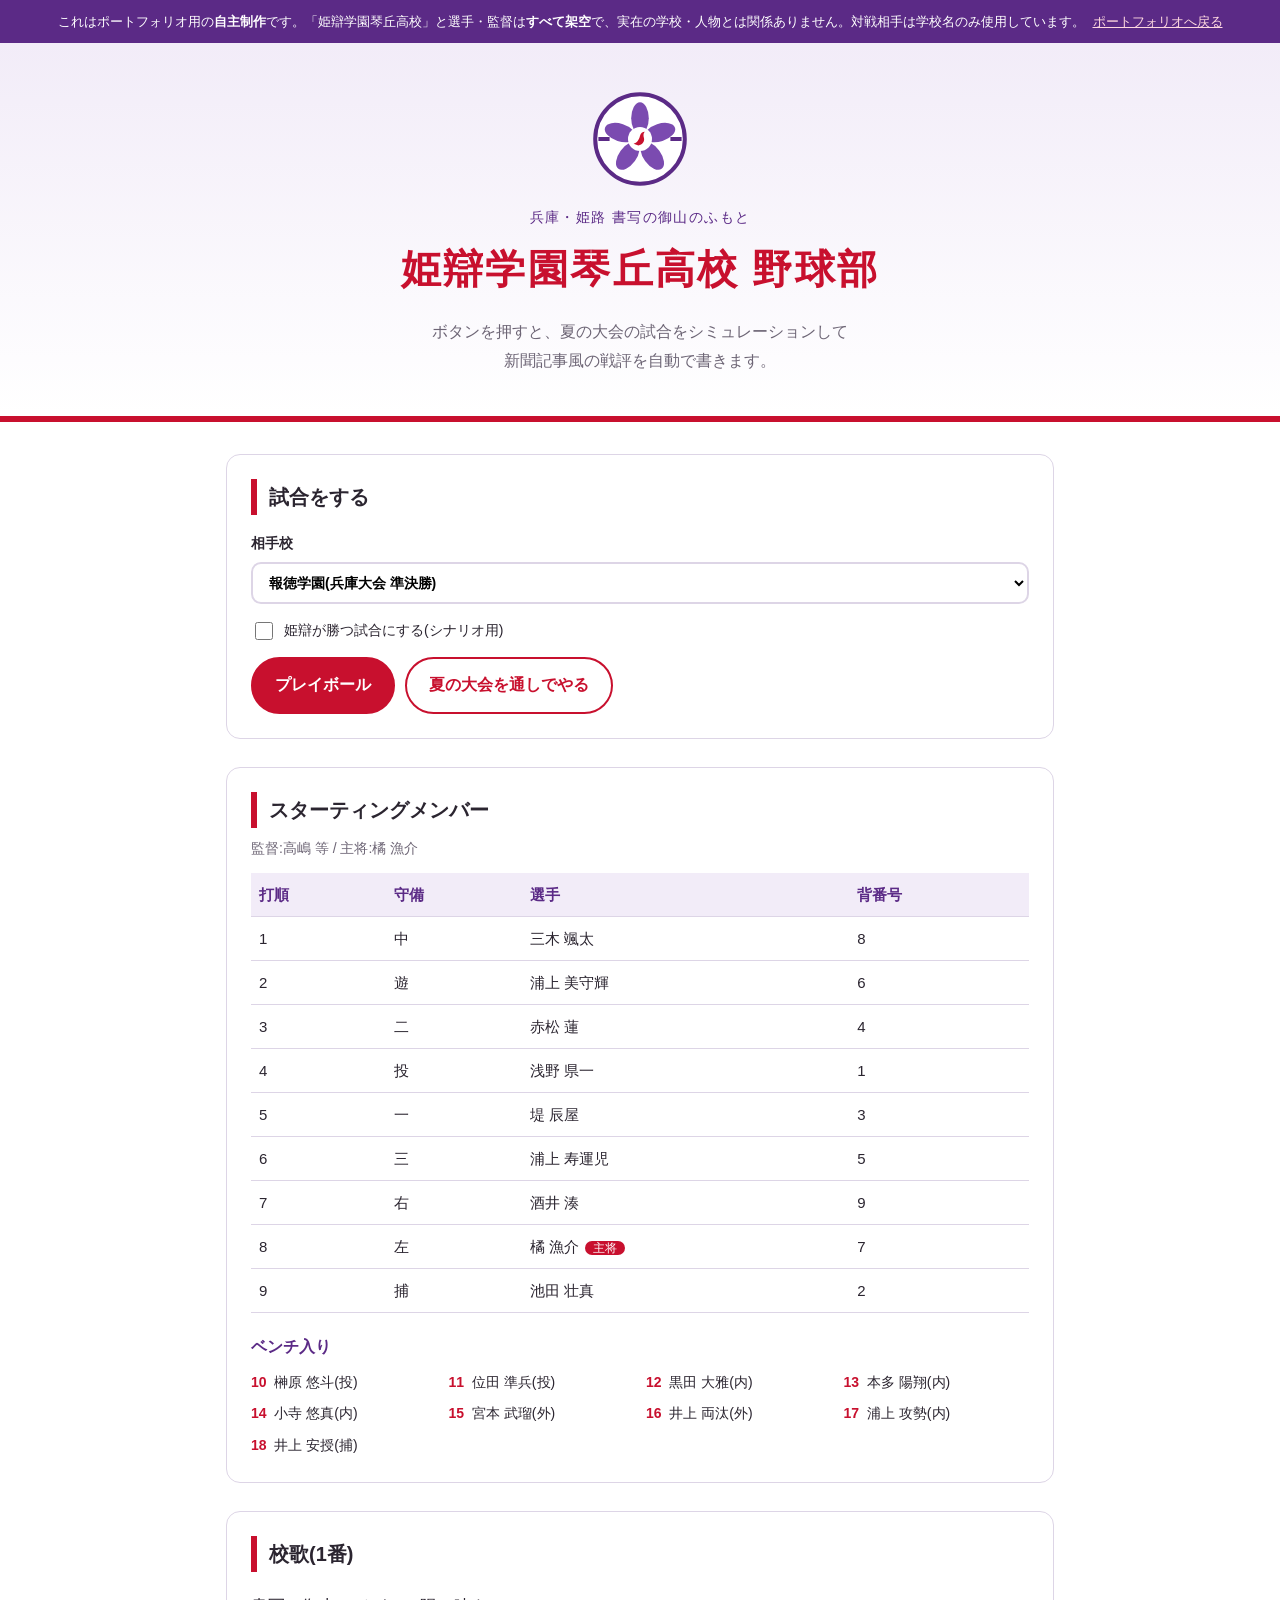
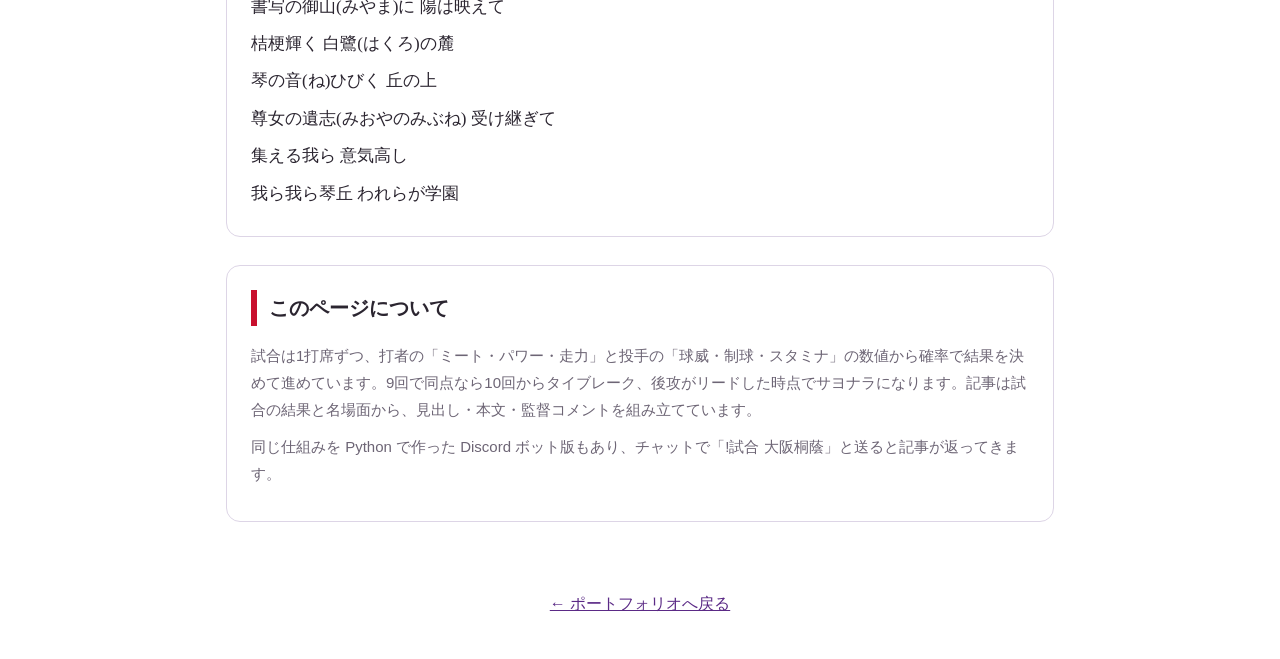
==== works/kiben/index.html @ c36f254c "姫辯学園琴丘 野球部の試合シミュレーターページを追加 - works/kiben/ に試合シミュレーター(素の HTML/CSS/JS)を追加 - 校歌の実績カードの詳細にページへのリンクを追加  C" ====
<!DOCTYPE html>
<html lang="ja">
<head>
<meta charset="UTF-8">
<meta name="viewport" content="width=device-width, initial-scale=1.0">
<title>姫辯学園琴丘高校 野球部 試合シミュレーター</title>
<meta name="description" content="自主制作の架空の高校「姫辯学園琴丘高校」の野球部。ボタンを押すと夏の大会の試合をシミュレーションし、新聞記事風の戦評を自動で作ります。">
<meta name="theme-color" content="#5b2a86">
<meta name="robots" content="noindex">
<link rel="icon" href="data:image/svg+xml,<svg xmlns='http://www.w3.org/2000/svg' viewBox='0 0 64 64'><rect width='64' height='64' rx='14' fill='%235b2a86'/><text x='50%25' y='56%25' dominant-baseline='middle' text-anchor='middle' font-size='36' font-weight='bold' fill='white'>K</text></svg>">
<link rel="stylesheet" href="style.css">
</head>
<body>

<p class="demo-bar">これはポートフォリオ用の<strong>自主制作</strong>です。「姫辯学園琴丘高校」と選手・監督は<strong>すべて架空</strong>で、実在の学校・人物とは関係ありません。対戦相手は学校名のみ使用しています。<a href="../../index.html#works">ポートフォリオへ戻る</a></p>

<header class="hero">
  <div class="emblem" aria-hidden="true">
    <svg viewBox="0 0 120 120" width="96" height="96">
      <circle cx="60" cy="60" r="56" fill="#fff" stroke="#5b2a86" stroke-width="5"/>
      <g fill="#7b4bb0">
        <ellipse cx="60" cy="34" rx="11" ry="20"/>
        <ellipse cx="60" cy="34" rx="11" ry="20" transform="rotate(72 60 60)"/>
        <ellipse cx="60" cy="34" rx="11" ry="20" transform="rotate(144 60 60)"/>
        <ellipse cx="60" cy="34" rx="11" ry="20" transform="rotate(216 60 60)"/>
        <ellipse cx="60" cy="34" rx="11" ry="20" transform="rotate(288 60 60)"/>
      </g>
      <circle cx="60" cy="60" r="15" fill="#fff"/>
      <path d="M52 66c4-1 7-5 8-10 1-3 3-5 6-5-2 2-2 5-1 8 1 4-2 8-7 9z" fill="#c8102e"/>
      <path d="M8 60h14M98 60h14" stroke="#5b2a86" stroke-width="5"/>
    </svg>
  </div>
  <p class="hero-sub">兵庫・姫路 書写の御山のふもと</p>
  <h1>姫辯学園琴丘高校 野球部</h1>
  <p class="hero-lead">ボタンを押すと、夏の大会の試合をシミュレーションして<br class="pc">新聞記事風の戦評を自動で書きます。</p>
</header>

<main>
  <section class="panel" aria-labelledby="play-title">
    <h2 id="play-title">試合をする</h2>
    <div class="controls">
      <label class="field">相手校
        <select id="opponent"></select>
      </label>
      <label class="check"><input type="checkbox" id="mustWin"> 姫辯が勝つ試合にする(シナリオ用)</label>
      <div class="buttons">
        <button class="btn btn-main" id="playBtn" type="button">プレイボール</button>
        <button class="btn btn-sub" id="tournamentBtn" type="button">夏の大会を通しでやる</button>
      </div>
    </div>
  </section>

  <section class="paper" id="result" aria-live="polite" hidden>
    <p class="paper-name">姫辯スポーツ</p>
    <div id="tournament"></div>
    <h2 class="paper-headline" id="headline"></h2>
    <p class="paper-stage" id="stage"></p>
    <div class="scoreboard-wrap"><table class="scoreboard" id="scoreboard"></table></div>
    <div class="paper-body" id="body"></div>
    <ul class="paper-comments" id="comments"></ul>
  </section>

  <section class="panel" aria-labelledby="team-title">
    <h2 id="team-title">スターティングメンバー</h2>
    <p class="note">監督:高嶋 等 / 主将:橘 漁介</p>
    <table class="roster">
      <thead><tr><th>打順</th><th>守備</th><th>選手</th><th>背番号</th></tr></thead>
      <tbody id="lineup"></tbody>
    </table>
    <h3>ベンチ入り</h3>
    <ul class="bench" id="bench"></ul>
  </section>

  <section class="panel kouka" aria-labelledby="kouka-title">
    <h2 id="kouka-title">校歌(1番)</h2>
    <p>書写の御山(みやま)に 陽は映えて<br>
      桔梗輝く 白鷺(はくろ)の麓<br>
      琴の音(ね)ひびく 丘の上<br>
      尊女の遺志(みおやのみぶね) 受け継ぎて<br>
      集える我ら 意気高し<br>
      我ら我ら琴丘 われらが学園</p>
  </section>

  <section class="panel about" aria-labelledby="about-title">
    <h2 id="about-title">このページについて</h2>
    <p>試合は1打席ずつ、打者の「ミート・パワー・走力」と投手の「球威・制球・スタミナ」の数値から確率で結果を決めて進めています。9回で同点なら10回からタイブレーク、後攻がリードした時点でサヨナラになります。記事は試合の結果と名場面から、見出し・本文・監督コメントを組み立てています。</p>
    <p>同じ仕組みを Python で作った Discord ボット版もあり、チャットで「!試合 大阪桐蔭」と送ると記事が返ってきます。</p>
  </section>
</main>

<footer class="footer">
  <a href="../../index.html#works">← ポートフォリオへ戻る</a>
</footer>

<script src="sim.js"></script>
<script>
(function () {
  "use strict";
  const K = window.Kiben;
  const $ = id => document.getElementById(id);
  const esc = s => String(s).replace(/[&<>"]/g, c => ({ "&": "&amp;", "<": "&lt;", ">": "&gt;", '"': "&quot;" }[c]));

  // 相手校の選択肢
  K.TOURNAMENT.forEach(name => {
    const o = document.createElement("option");
    o.value = name;
    o.textContent = `${name}(${K.OPPONENTS[name][2]})`;
    $("opponent").appendChild(o);
  });

  // スタメンとベンチ
  $("lineup").innerHTML = K.LINEUP.map((p, i) =>
    `<tr><td>${i + 1}</td><td>${p[1]}</td><td>${esc(p[0])}${p[0] === K.CAPTAIN ? '<span class="cap">主将</span>' : ""}</td><td>${p[2]}</td></tr>`).join("");
  $("bench").innerHTML = K.BENCH.map(b => `<li><b>${b[0]}</b> ${esc(b[1])}(${b[2]})</li>`).join("");

  function scoreboard(g) {
    const first = g.kibenFirst ? ["kiben", K.TEAM] : ["opp", g.opponent];
    const second = g.kibenFirst ? ["opp", g.opponent] : ["kiben", K.TEAM];
    const n = g.innings;
    let html = "<thead><tr><th></th>";
    for (let i = 1; i <= n; i++) html += `<th>${i}</th>`;
    html += "<th>計</th><th>安</th></tr></thead><tbody>";
    [first, second].forEach(([key, label]) => {
      const total = key === "kiben" ? g.kibenRuns : g.oppRuns;
      html += `<tr class="${key === "kiben" ? "is-kiben" : ""}"><th>${esc(K.SHORT_NAMES[label] || label)}</th>`;
      for (let i = 0; i < n; i++) html += `<td>${g.line[key][i] !== undefined ? esc(g.line[key][i]) : ""}</td>`;
      html += `<td class="total">${total}</td><td>${g.hits[key]}</td></tr>`;
    });
    return html + "</tbody>";
  }

  function showGame(g) {
    const a = K.article(g);
    $("headline").textContent = a.headline;
    $("stage").textContent = `【${g.stage}】${g.stadium}`;
    $("scoreboard").innerHTML = scoreboard(g);
    $("body").innerHTML = a.paras.map(p => `<p>${esc(p)}</p>`).join("");
    $("comments").innerHTML = a.comments.map(c => `<li>${esc(c)}</li>`).join("");
    $("result").hidden = false;
    $("result").classList.toggle("is-win", g.won);
    $("result").scrollIntoView({ behavior: "smooth", block: "start" });
  }

  $("playBtn").addEventListener("click", () => {
    $("tournament").innerHTML = "";
    showGame(K.playGame($("opponent").value, $("mustWin").checked));
  });

  $("tournamentBtn").addEventListener("click", () => {
    const games = K.playTournament($("mustWin").checked);
    const rows = games.map(g => {
      const extra = (g.innings >= 10 ? `延長${g.innings}回` : "") + (g.walkoff ? " サヨナラ" : "");
      return `<li class="${g.won ? "win" : "lose"}"><span class="mark">${g.won ? "○" : "●"}</span>${esc(g.stage)} <b>${g.kibenRuns}-${g.oppRuns}</b> ${esc(g.opponent)}${extra ? `<small>(${extra.trim()})</small>` : ""}</li>`;
    }).join("");
    const last = games[games.length - 1];
    const champ = last.won && games.length === K.TOURNAMENT.length;
    $("tournament").innerHTML = `<h3 class="t-title">姫辯学園 夏の戦い</h3><ol class="t-list">${rows}</ol>` +
      (champ ? '<p class="champ">🏆 姫辯学園琴丘、甲子園初優勝! 甲子園に校歌が響く——「我ら我ら琴丘 われらが学園」</p>'
             : `<p class="t-end">夏は${esc(last.stage)}で幕を閉じた。</p>`) +
      '<p class="t-note">▼ 最後の試合の記事</p>';
    showGame(last);
  });
})();
</script>
</body>
</html>
---- works/kiben/style.css ----
:root {
  --purple: #5b2a86;
  --purple-light: #f2ecf8;
  --red: #c8102e;
  --ink: #2b2530;
  --muted: #6d6575;
  --paper: #fbf8f1;
  --line: #ddd5e6;
  --white: #fff;
}

* { box-sizing: border-box; }

body {
  margin: 0;
  font-family: "Hiragino Kaku Gothic ProN", "Yu Gothic", "Meiryo", sans-serif;
  color: var(--ink);
  background: var(--white);
  line-height: 1.8;
}

.demo-bar {
  margin: 0;
  padding: 10px 16px;
  font-size: 13px;
  text-align: center;
  background: var(--purple);
  color: var(--white);
}
.demo-bar a { color: #ffd9e0; margin-left: 8px; }

/* ---------- ヘッダー ---------- */
.hero {
  padding: 48px 16px 40px;
  text-align: center;
  background: linear-gradient(180deg, var(--purple-light), var(--white));
  border-bottom: 6px solid var(--red);
}
.emblem { margin-bottom: 8px; }
.hero-sub { margin: 0; color: var(--purple); font-size: 14px; letter-spacing: .1em; }
.hero h1 {
  margin: 4px 0 12px;
  font-family: "Hiragino Mincho ProN", "Yu Mincho", serif;
  font-size: clamp(26px, 5vw, 40px);
  color: var(--red);
  letter-spacing: .06em;
}
.hero-lead { margin: 0; color: var(--muted); }

main { max-width: 860px; margin: 0 auto; padding: 32px 16px 16px; }

/* ---------- パネル ---------- */
.panel {
  margin-bottom: 28px;
  padding: 24px;
  border: 1px solid var(--line);
  border-radius: 14px;
  background: var(--white);
}
.panel h2 {
  margin: 0 0 16px;
  padding-left: 12px;
  border-left: 6px solid var(--red);
  font-size: 20px;
}
.panel h3 { margin: 20px 0 8px; font-size: 16px; color: var(--purple); }
.note { margin: -8px 0 12px; color: var(--muted); font-size: 14px; }

.controls { display: grid; gap: 14px; }
.field { display: grid; gap: 6px; font-weight: bold; font-size: 14px; }
select {
  font: inherit;
  padding: 10px 12px;
  border: 2px solid var(--line);
  border-radius: 10px;
  background: var(--white);
}
select:focus { outline: none; border-color: var(--purple); }
.check { font-size: 14px; display: flex; align-items: center; gap: 8px; }
.check input { width: 18px; height: 18px; accent-color: var(--red); }

.buttons { display: flex; flex-wrap: wrap; gap: 10px; }
.btn {
  font: inherit;
  font-weight: bold;
  padding: 12px 22px;
  border-radius: 999px;
  cursor: pointer;
  border: 2px solid var(--red);
  transition: transform .15s, box-shadow .15s;
}
.btn:hover { transform: translateY(-2px); box-shadow: 0 6px 14px rgba(200, 16, 46, .2); }
.btn-main { background: var(--red); color: var(--white); }
.btn-sub { background: var(--white); color: var(--red); }

/* ---------- 新聞 ---------- */
.paper {
  margin-bottom: 28px;
  padding: 24px;
  background: var(--paper);
  border: 1px solid #e3dccb;
  border-radius: 6px;
  box-shadow: 0 8px 24px rgba(43, 37, 48, .08);
  scroll-margin-top: 16px;
}
.paper-name {
  margin: 0 0 12px;
  padding-bottom: 6px;
  font-family: "Hiragino Mincho ProN", "Yu Mincho", serif;
  font-size: 22px;
  font-weight: bold;
  color: var(--red);
  border-bottom: 3px double var(--ink);
}
.paper-headline {
  margin: 8px 0 4px;
  font-family: "Hiragino Mincho ProN", "Yu Mincho", serif;
  font-size: clamp(22px, 4.2vw, 30px);
  line-height: 1.4;
}
.paper.is-win .paper-headline { color: var(--red); }
.paper-stage { margin: 0 0 12px; color: var(--muted); font-size: 14px; }

.scoreboard-wrap { overflow-x: auto; margin-bottom: 16px; }
.scoreboard {
  border-collapse: collapse;
  min-width: 100%;
  font-variant-numeric: tabular-nums;
  background: #1f3b2c;
  color: #f5f1dc;
  font-size: 15px;
}
.scoreboard th, .scoreboard td {
  padding: 6px 8px;
  text-align: center;
  border: 1px solid #36573f;
  white-space: nowrap;
}
.scoreboard tbody th { text-align: left; }
.scoreboard .total { color: #ffd84d; font-weight: bold; }
.scoreboard tr.is-kiben th { color: #ffb3c0; }

.paper-body p { margin: 0 0 12px; text-indent: 1em; }
.paper-comments { margin: 0; padding: 12px 0 0; list-style: none; border-top: 1px dashed #c9bfa8; }
.paper-comments li::before { content: "■"; color: var(--red); margin-right: 4px; }

.t-title { margin: 0 0 8px; font-size: 18px; color: var(--purple); }
.t-list { margin: 0 0 8px; padding: 0; list-style: none; }
.t-list li { padding: 4px 0; border-bottom: 1px dotted #d8cfba; }
.t-list .mark { display: inline-block; width: 1.6em; font-weight: bold; }
.t-list .win .mark { color: var(--red); }
.t-list small { color: var(--muted); }
.champ {
  margin: 12px 0;
  padding: 12px 14px;
  background: var(--purple);
  color: var(--white);
  border-radius: 8px;
  font-weight: bold;
}
.t-end { color: var(--muted); }
.t-note { margin: 20px 0 0; color: var(--muted); font-size: 13px; }

/* ---------- 選手 ---------- */
.roster { width: 100%; border-collapse: collapse; font-size: 15px; }
.roster th, .roster td { padding: 8px; border-bottom: 1px solid var(--line); text-align: left; }
.roster thead th { background: var(--purple-light); color: var(--purple); }
.cap {
  margin-left: 6px;
  padding: 0 8px;
  font-size: 12px;
  border-radius: 999px;
  background: var(--red);
  color: var(--white);
}
.bench {
  margin: 0;
  padding: 0;
  list-style: none;
  display: grid;
  grid-template-columns: repeat(auto-fill, minmax(170px, 1fr));
  gap: 6px 12px;
  font-size: 14px;
}
.bench b { color: var(--red); margin-right: 4px; }

.kouka p {
  margin: 0;
  font-family: "Hiragino Mincho ProN", "Yu Mincho", serif;
  font-size: 17px;
  line-height: 2.2;
}
.about p { margin: 0 0 10px; font-size: 15px; color: var(--muted); }

.footer { padding: 24px 16px 40px; text-align: center; }
.footer a { color: var(--purple); }

@media (max-width: 600px) {
  .panel, .paper { padding: 18px 16px; }
  .pc { display: none; }
  .btn { flex: 1 1 100%; }
  .scoreboard { font-size: 13px; }
  .scoreboard th, .scoreboard td { padding: 5px 5px; }
}
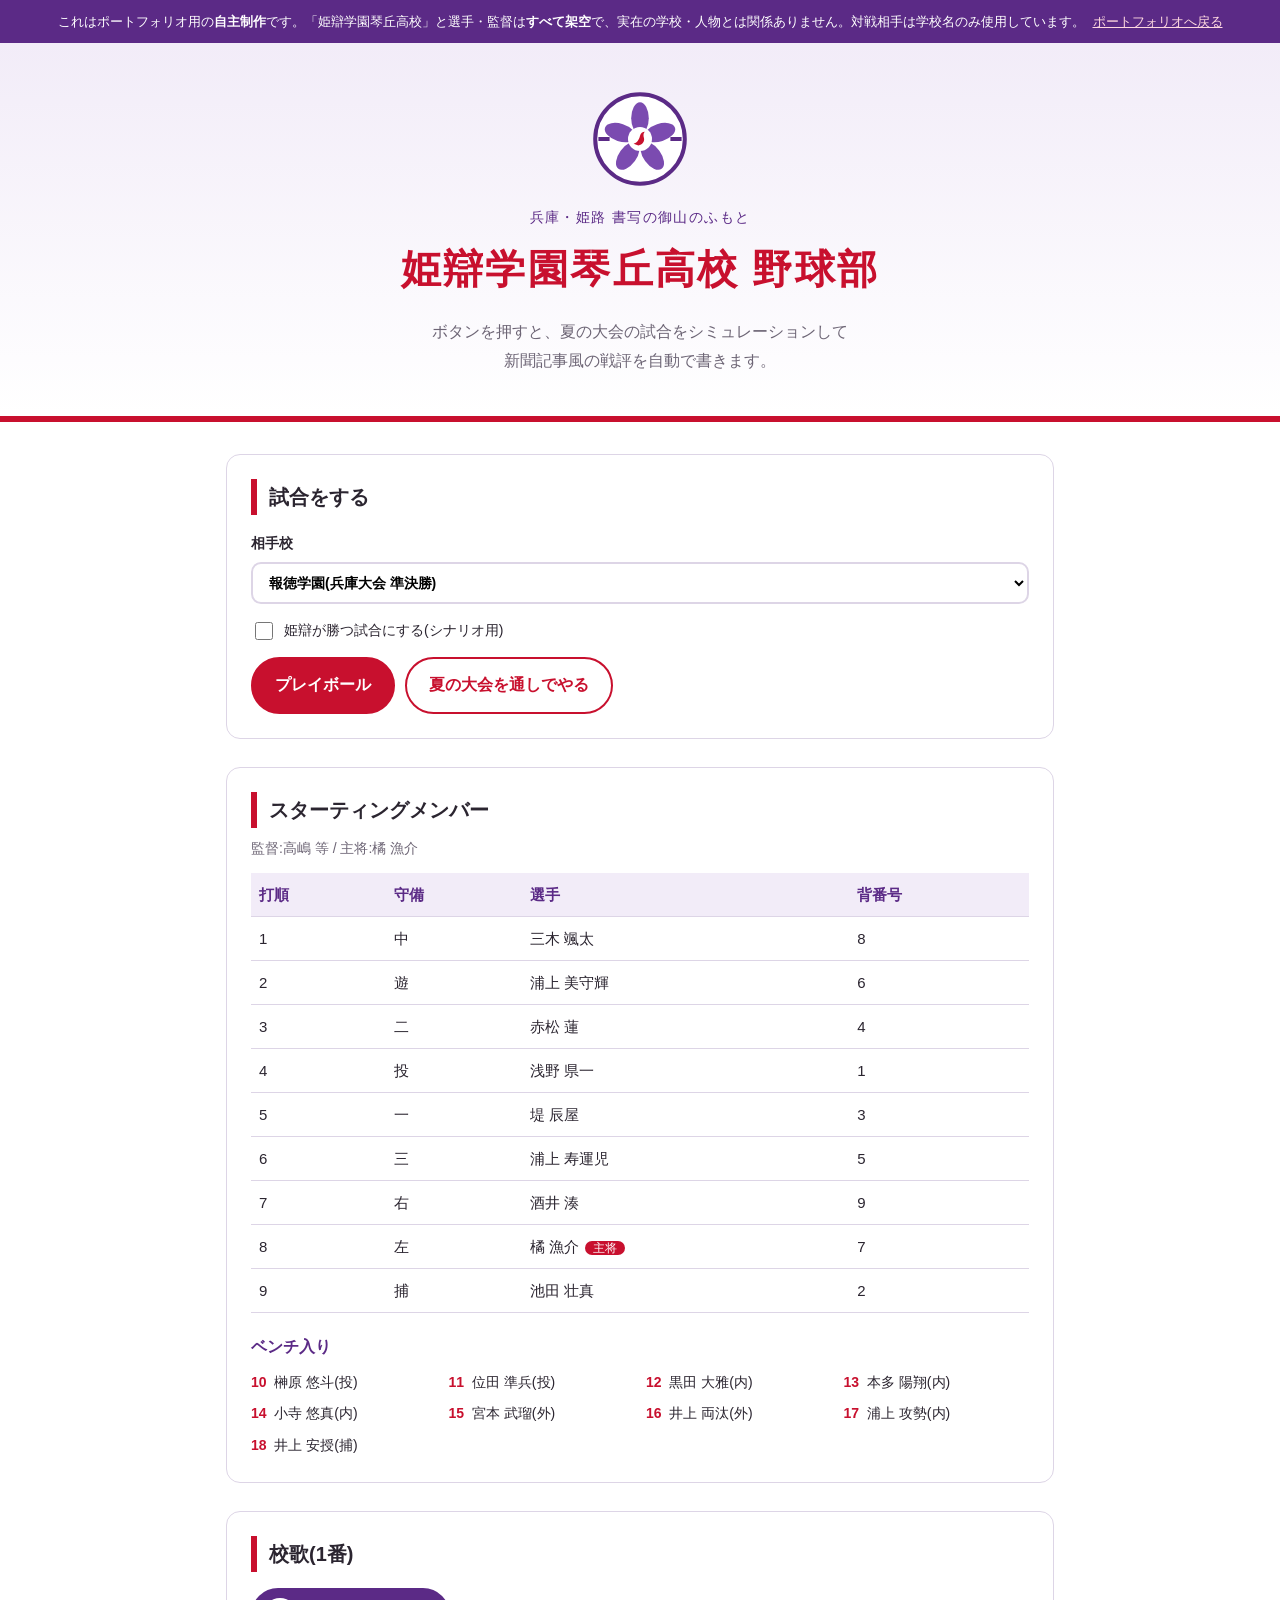
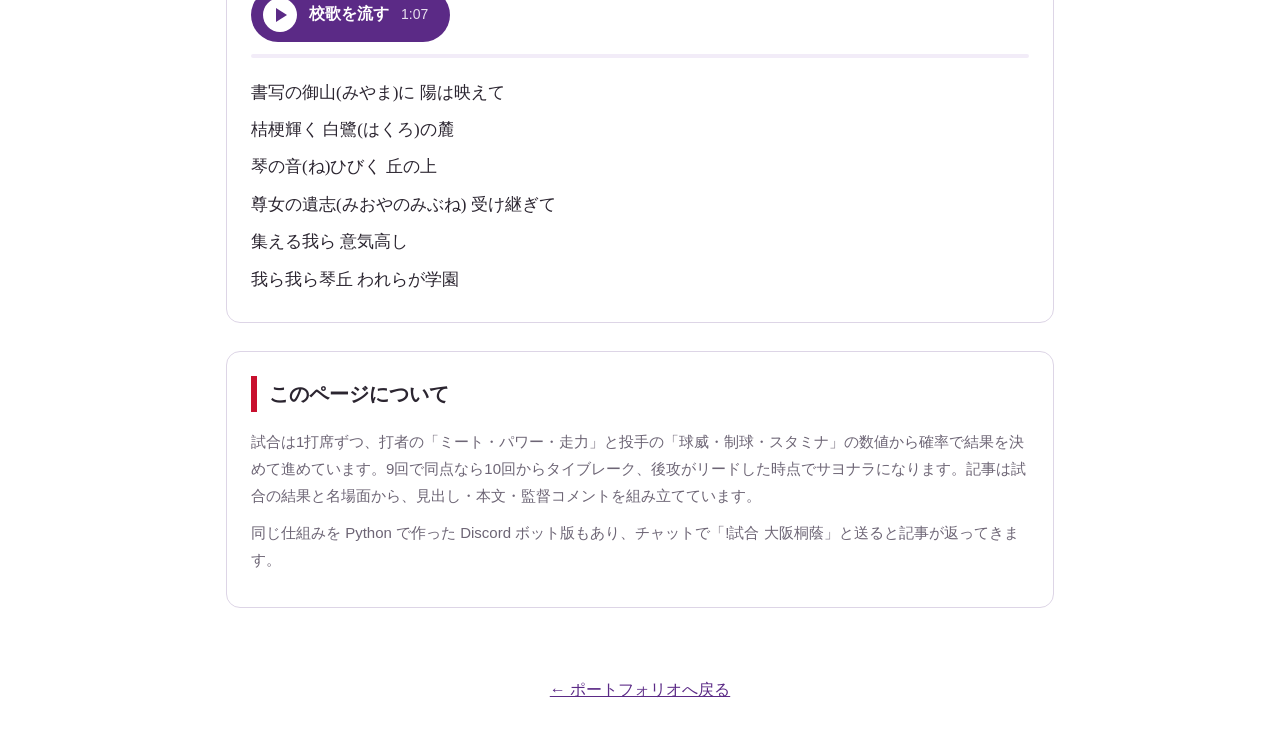
==== commit 0ab3dd7a: "試合シミュレーターに校歌の再生ボタンを追加し、スマホ表示を調整 - 校歌の欄と、姫辯が勝った試合の記事の下に「校歌を流す/止める」ボタンを追加(残り時間と進み具合のバー付き) - 音源は works/" ====
--- a/works/kiben/index.html
+++ b/works/kiben/index.html
@@ -58,6 +58,14 @@
     <div class="scoreboard-wrap"><table class="scoreboard" id="scoreboard"></table></div>
     <div class="paper-body" id="body"></div>
     <ul class="paper-comments" id="comments"></ul>
+    <div class="win-song" id="winSong" hidden>
+      <p id="winSongText">甲子園に姫辯の校歌が流れる——</p>
+      <button class="song-btn" type="button" data-song aria-pressed="false">
+        <span class="song-icon" aria-hidden="true"></span>
+        <span class="song-label">校歌を流す</span>
+        <span class="song-time" aria-hidden="true">1:07</span>
+      </button>
+    </div>
   </section>
 
   <section class="panel" aria-labelledby="team-title">
@@ -71,14 +79,21 @@
     <ul class="bench" id="bench"></ul>
   </section>
 
-  <section class="panel kouka" aria-labelledby="kouka-title">
+  <section class="panel kouka" id="kouka" aria-labelledby="kouka-title">
     <h2 id="kouka-title">校歌(1番)</h2>
-    <p>書写の御山(みやま)に 陽は映えて<br>
+    <button class="song-btn" type="button" data-song aria-pressed="false">
+      <span class="song-icon" aria-hidden="true"></span>
+      <span class="song-label">校歌を流す</span>
+      <span class="song-time" aria-hidden="true">1:07</span>
+    </button>
+    <div class="song-bar" aria-hidden="true"><span id="songProgress"></span></div>
+    <p class="lyrics">書写の御山(みやま)に 陽は映えて<br>
       桔梗輝く 白鷺(はくろ)の麓<br>
       琴の音(ね)ひびく 丘の上<br>
       尊女の遺志(みおやのみぶね) 受け継ぎて<br>
       集える我ら 意気高し<br>
       我ら我ら琴丘 われらが学園</p>
+    <audio id="song" src="kouka.m4a" preload="none" playsinline></audio>
   </section>
 
   <section class="panel about" aria-labelledby="about-title">
@@ -138,6 +153,8 @@
     $("comments").innerHTML = a.comments.map(c => `<li>${esc(c)}</li>`).join("");
     $("result").hidden = false;
     $("result").classList.toggle("is-win", g.won);
+    $("winSong").hidden = !g.won;
+    $("winSongText").textContent = `${g.stadium.replace("阪神甲子園球場", "甲子園")}に姫辯の校歌が流れる——`;
     $("result").scrollIntoView({ behavior: "smooth", block: "start" });
   }
 
@@ -160,6 +177,40 @@
       '<p class="t-note">▼ 最後の試合の記事</p>';
     showGame(last);
   });
+
+  // ---- 校歌の再生(どのボタンからでも同じ音源を流す/止める) ----
+  const song = $("song");
+  const songBtns = document.querySelectorAll("[data-song]");
+  const fmt = s => `${Math.floor(s / 60)}:${String(Math.floor(s % 60)).padStart(2, "0")}`;
+
+  function syncButtons() {
+    const playing = !song.paused && !song.ended;
+    songBtns.forEach(b => {
+      b.setAttribute("aria-pressed", String(playing));
+      b.classList.toggle("is-playing", playing);
+      b.querySelector(".song-label").textContent = playing ? "校歌を止める" : "校歌を流す";
+    });
+  }
+
+  songBtns.forEach(b => b.addEventListener("click", () => {
+    if (song.paused || song.ended) {
+      if (song.ended) song.currentTime = 0;
+      const p = song.play();
+      if (p && p.catch) p.catch(() => syncButtons());
+    } else {
+      song.pause();
+    }
+  }));
+
+  song.addEventListener("play", syncButtons);
+  song.addEventListener("pause", syncButtons);
+  song.addEventListener("ended", () => { song.currentTime = 0; syncButtons(); });
+  song.addEventListener("timeupdate", () => {
+    const d = song.duration || 67;
+    $("songProgress").style.width = `${(song.currentTime / d) * 100}%`;
+    const left = fmt(Math.max(0, d - song.currentTime));
+    songBtns.forEach(b => { b.querySelector(".song-time").textContent = song.paused ? fmt(d) : left; });
+  });
 })();
 </script>
 </body>
--- a/works/kiben/style.css
+++ b/works/kiben/style.css
@@ -192,13 +192,99 @@
 }
 .about p { margin: 0 0 10px; font-size: 15px; color: var(--muted); }
 
+/* ---------- 校歌の再生ボタン ---------- */
+.song-btn {
+  display: inline-flex;
+  align-items: center;
+  gap: 12px;
+  min-height: 52px;
+  padding: 10px 22px 10px 12px;
+  font: inherit;
+  font-weight: bold;
+  color: var(--white);
+  background: var(--purple);
+  border: none;
+  border-radius: 999px;
+  cursor: pointer;
+  -webkit-tap-highlight-color: transparent;
+  touch-action: manipulation;
+  transition: transform .15s, box-shadow .15s, background .2s;
+}
+.song-btn:hover { transform: translateY(-2px); box-shadow: 0 6px 14px rgba(91, 42, 134, .25); }
+.song-btn:active { transform: scale(.97); }
+.song-btn:focus-visible { outline: 3px solid var(--red); outline-offset: 3px; }
+.song-btn.is-playing { background: var(--red); }
+.song-icon {
+  position: relative;
+  flex: 0 0 34px;
+  width: 34px;
+  height: 34px;
+  border-radius: 50%;
+  background: var(--white);
+}
+.song-icon::before {
+  content: "";
+  position: absolute;
+  left: 13px;
+  top: 10px;
+  border-style: solid;
+  border-width: 7px 0 7px 11px;
+  border-color: transparent transparent transparent var(--purple);
+}
+.song-btn.is-playing .song-icon::before {
+  left: 11px;
+  top: 11px;
+  width: 12px;
+  height: 12px;
+  border: none;
+  border-left: 4px solid var(--red);
+  border-right: 4px solid var(--red);
+  box-sizing: border-box;
+}
+.song-time { font-weight: normal; font-size: 14px; opacity: .85; font-variant-numeric: tabular-nums; }
+
+.song-bar {
+  height: 4px;
+  margin: 12px 0 16px;
+  background: var(--purple-light);
+  border-radius: 2px;
+  overflow: hidden;
+}
+.song-bar span { display: block; width: 0; height: 100%; background: var(--red); transition: width .25s linear; }
+
+.win-song {
+  margin-top: 16px;
+  padding: 16px;
+  text-align: center;
+  background: var(--purple-light);
+  border-radius: 10px;
+}
+.win-song p {
+  margin: 0 0 10px;
+  font-family: "Hiragino Mincho ProN", "Yu Mincho", serif;
+  font-weight: bold;
+  color: var(--purple);
+}
+
 .footer { padding: 24px 16px 40px; text-align: center; }
 .footer a { color: var(--purple); }
 
 @media (max-width: 600px) {
-  .panel, .paper { padding: 18px 16px; }
+  main { padding: 20px 12px 8px; }
+  .hero { padding: 32px 16px 28px; }
+  .hero-lead { font-size: 14px; }
+  .panel, .paper { padding: 18px 14px; border-radius: 12px; }
   .pc { display: none; }
-  .btn { flex: 1 1 100%; }
+  .btn { flex: 1 1 100%; min-height: 52px; font-size: 17px; }
+  select { font-size: 16px; min-height: 48px; } /* iPhoneで入力時に拡大されないよう16px以上 */
+  .check { font-size: 15px; }
+  .paper-headline { font-size: 22px; }
+  .paper-body p { font-size: 15px; }
   .scoreboard { font-size: 13px; }
-  .scoreboard th, .scoreboard td { padding: 5px 5px; }
-}
+  .scoreboard th, .scoreboard td { padding: 5px 4px; }
+  .t-list li { font-size: 14px; }
+  .song-btn { width: 100%; justify-content: center; font-size: 17px; }
+  .kouka .lyrics { font-size: 16px; line-height: 2.1; }
+  .roster { font-size: 14px; }
+  .roster th, .roster td { padding: 7px 4px; }
+}
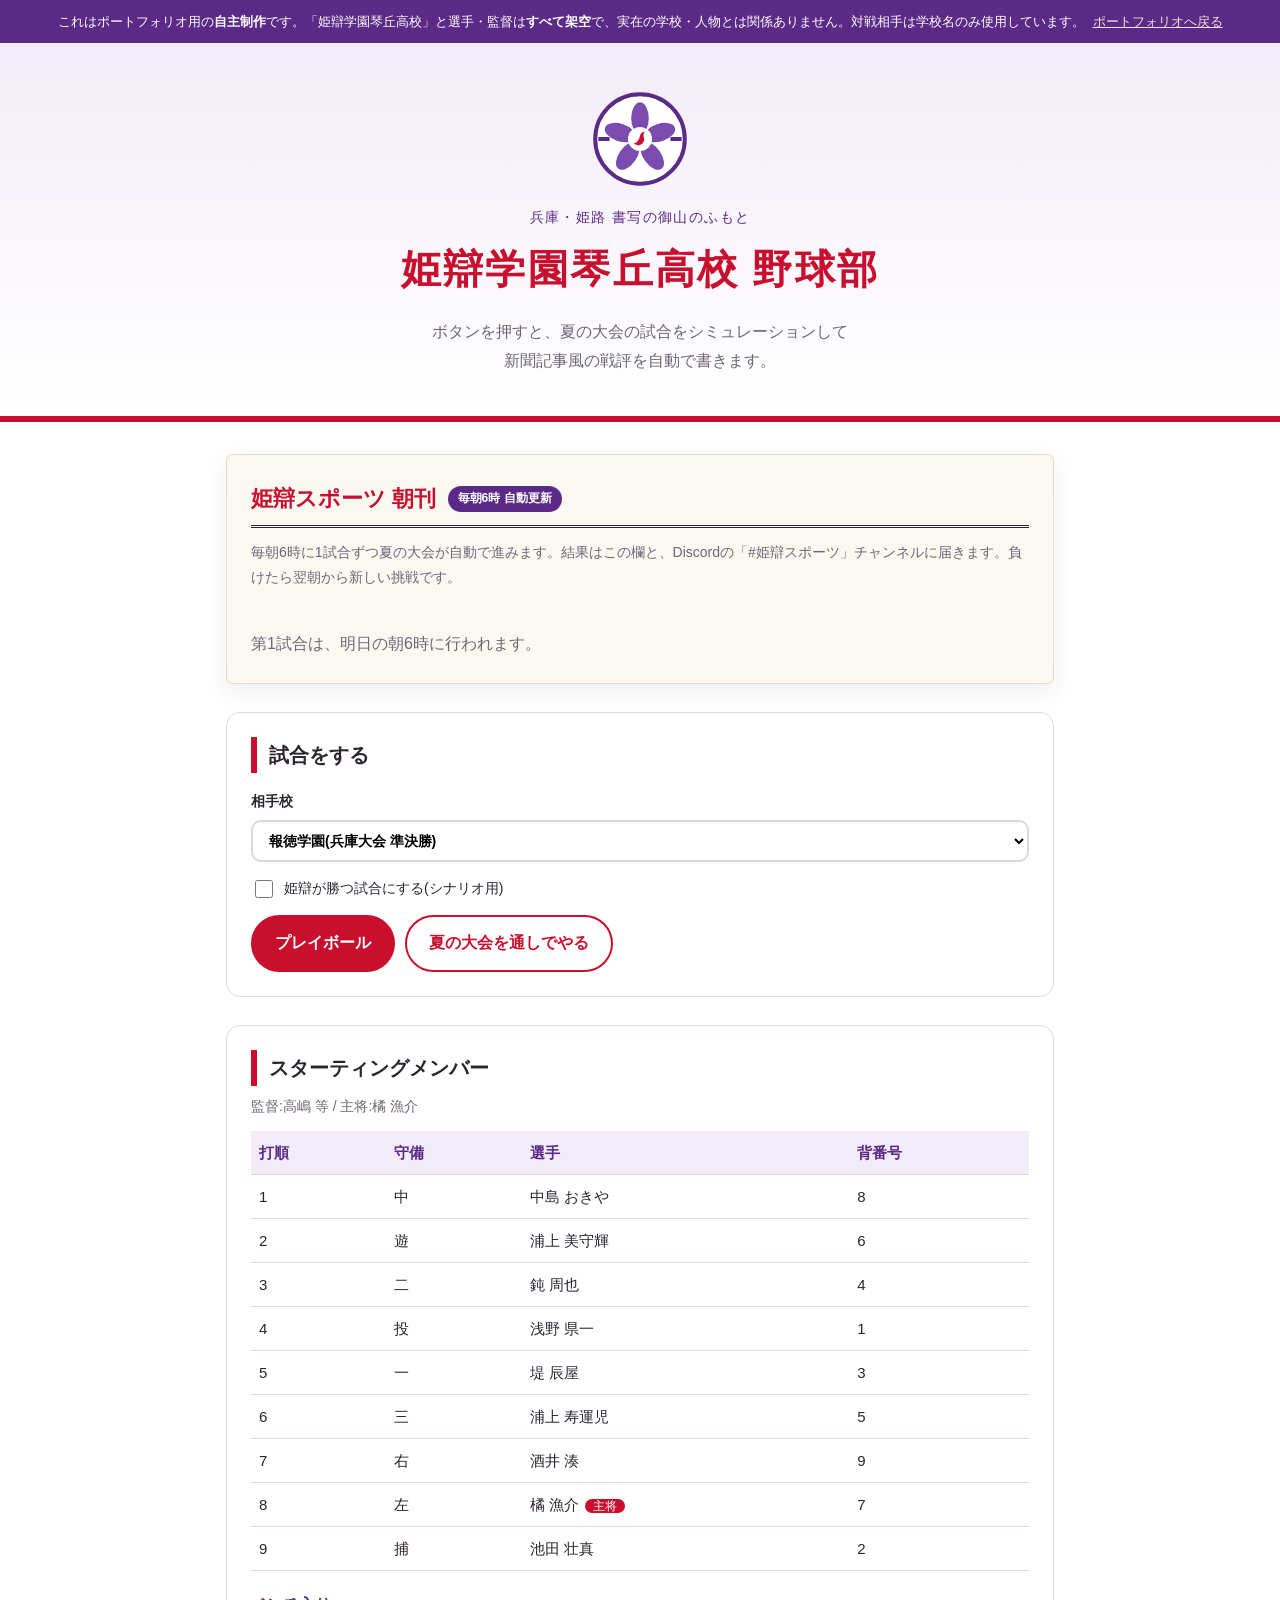
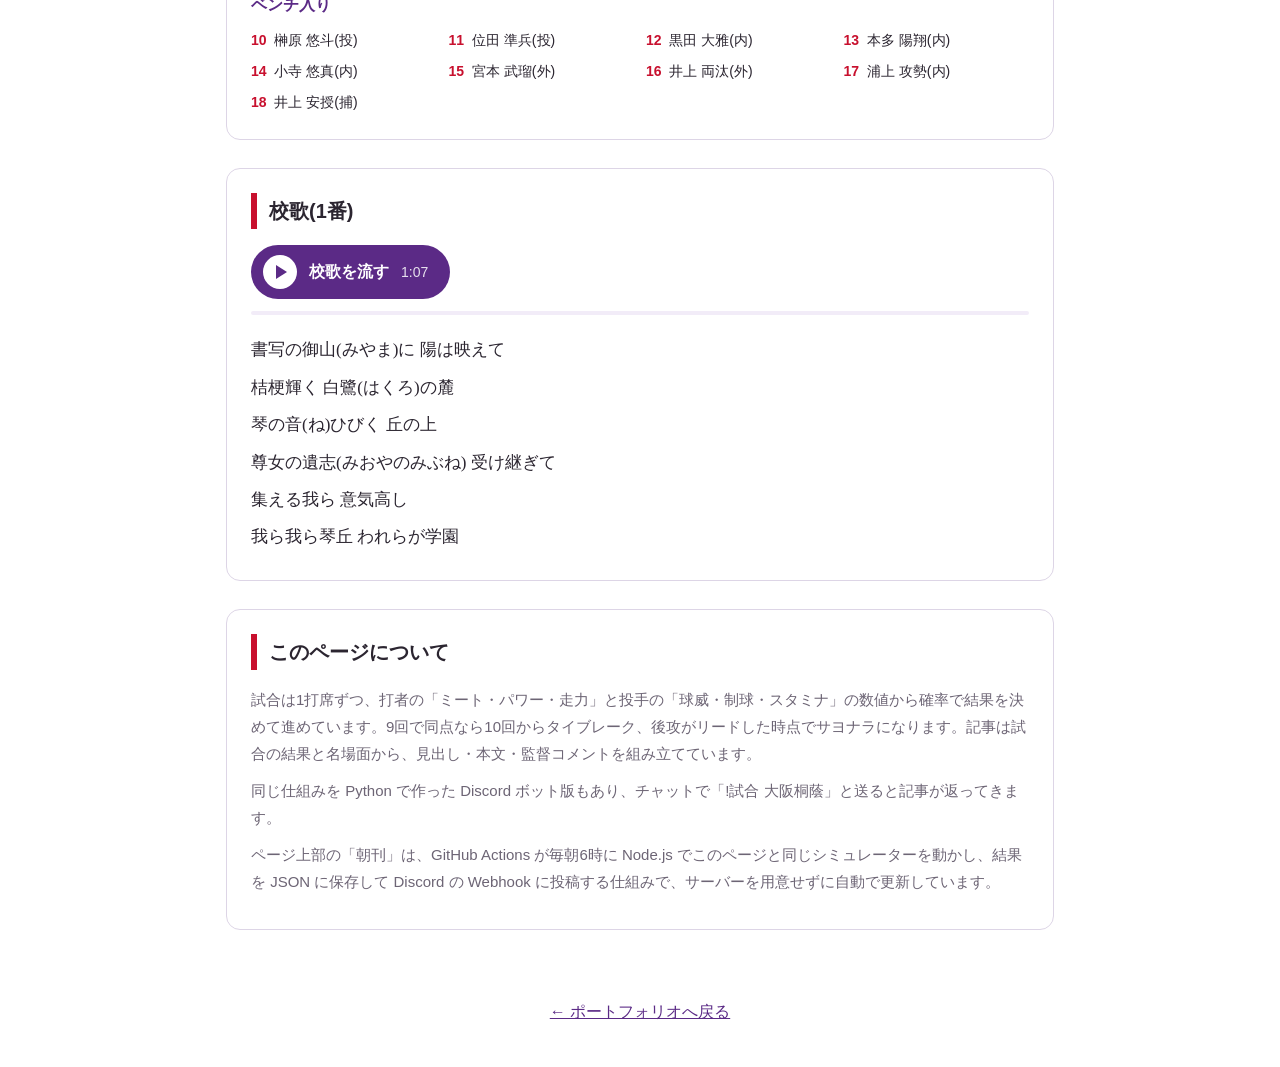
==== commit 26bc5461: "姫辯学園の試合を毎朝6時に自動で進め、Discordとページに載せる仕組みを追加 - scripts/kiben-daily.mjs: sim.js で1日1試合ずつ大会を進め、data/season" ====
--- a/works/kiben/index.html
+++ b/works/kiben/index.html
@@ -36,6 +36,25 @@
 </header>
 
 <main>
+  <section class="paper daily" id="daily" aria-labelledby="daily-title">
+    <p class="paper-name"><span id="daily-title">姫辯スポーツ 朝刊</span><span class="daily-badge">毎朝6時 自動更新</span></p>
+    <p class="daily-lead">毎朝6時に1試合ずつ夏の大会が自動で進みます。結果はこの欄と、Discordの「#姫辯スポーツ」チャンネルに届きます。負けたら翌朝から新しい挑戦です。</p>
+    <div class="daily-stats" id="dailyStats"></div>
+    <ol class="daily-road" id="dailyRoad" aria-label="今の挑戦の勝ち上がり"></ol>
+    <div id="dailyArticle" hidden>
+      <p class="daily-date" id="dailyDate"></p>
+      <h2 class="paper-headline" id="dailyHeadline"></h2>
+      <p class="paper-stage" id="dailyStage"></p>
+      <div class="scoreboard-wrap"><table class="scoreboard" id="dailyScoreboard"></table></div>
+      <div class="paper-body" id="dailyBody"></div>
+      <ul class="paper-comments" id="dailyComments"></ul>
+    </div>
+    <p class="daily-empty" id="dailyEmpty" hidden>第1試合は、明日の朝6時に行われます。</p>
+    <details class="daily-history" id="dailyHistoryWrap" hidden>
+      <summary>これまでの試合</summary>
+      <ol class="t-list" id="dailyHistory"></ol>
+    </details>
+  </section>
   <section class="panel" aria-labelledby="play-title">
     <h2 id="play-title">試合をする</h2>
     <div class="controls">
@@ -100,6 +119,7 @@
     <h2 id="about-title">このページについて</h2>
     <p>試合は1打席ずつ、打者の「ミート・パワー・走力」と投手の「球威・制球・スタミナ」の数値から確率で結果を決めて進めています。9回で同点なら10回からタイブレーク、後攻がリードした時点でサヨナラになります。記事は試合の結果と名場面から、見出し・本文・監督コメントを組み立てています。</p>
     <p>同じ仕組みを Python で作った Discord ボット版もあり、チャットで「!試合 大阪桐蔭」と送ると記事が返ってきます。</p>
+    <p>ページ上部の「朝刊」は、GitHub Actions が毎朝6時に Node.js でこのページと同じシミュレーターを動かし、結果を JSON に保存して Discord の Webhook に投稿する仕組みで、サーバーを用意せずに自動で更新しています。</p>
   </section>
 </main>
 
@@ -178,6 +198,56 @@
     showGame(last);
   });
 
+  // ---- 毎朝の自動試合(data/season.json) ----
+  (async function daily() {
+    let data;
+    try {
+      const res = await fetch(`data/season.json?t=${Date.now()}`, { cache: "no-store" });
+      data = await res.json();
+    } catch (e) {
+      $("dailyEmpty").textContent = "朝刊を読み込めませんでした。時間をおいて開き直してください。";
+      $("dailyEmpty").hidden = false;
+      return;
+    }
+    const games = data.games || [];
+    if (!games.length) { $("dailyEmpty").hidden = false; return; }
+
+    const last = games[games.length - 1];
+    const wins = games.filter(g => g.won).length;
+    $("dailyStats").innerHTML =
+      `<span><b>${data.challenge}</b>回目の挑戦</span>` +
+      `<span>通算 <b>${wins}</b>勝<b>${games.length - wins}</b>敗</span>` +
+      `<span>優勝 <b>${data.titles || 0}</b>回</span>`;
+
+    // 今の挑戦の勝ち上がり
+    const cur = games.filter(g => g.challenge === last.challenge);
+    $("dailyRoad").innerHTML = K.TOURNAMENT.map((opp, i) => {
+      const g = cur.find(x => x.round === i);
+      const cls = g ? (g.won ? "win" : "lose") : (i === (last.won ? last.round + 1 : -1) ? "next" : "");
+      const mark = g ? (g.won ? "○" : "●") : (cls === "next" ? "次" : "");
+      const stage = K.OPPONENTS[opp][2].replace("兵庫大会 ", "兵庫").replace("甲子園 ", "");
+      return `<li class="${cls}"><span class="road-mark">${mark}</span><span class="road-stage">${esc(stage)}</span><span class="road-opp">${esc(K.SHORT_NAMES[opp] || opp)}</span></li>`;
+    }).join("");
+
+    // 最新の記事
+    $("dailyDate").textContent = `${last.date.replace(/-/g, "/")} 朝刊 ・ ${last.challenge}回目の挑戦`;
+    $("dailyHeadline").textContent = last.headline;
+    $("dailyStage").textContent = `【${last.stage}】${last.stadium}`;
+    $("dailyScoreboard").innerHTML = scoreboard(last);
+    $("dailyBody").innerHTML = last.paras.map(p => `<p>${esc(p)}</p>`).join("") +
+      (last.champion ? '<p class="champ">🏆 姫辯学園琴丘、甲子園初優勝! 甲子園に校歌が響く——</p>' : "");
+    $("dailyComments").innerHTML = last.comments.map(c => `<li>${esc(c)}</li>`).join("");
+    $("daily").classList.toggle("is-win", last.won);
+    $("dailyArticle").hidden = false;
+
+    // これまでの試合(新しい順)
+    $("dailyHistory").innerHTML = games.slice().reverse().map(g => {
+      const extra = (g.innings >= 10 ? `延長${g.innings}回` : "") + (g.walkoff ? " サヨナラ" : "");
+      return `<li class="${g.won ? "win" : "lose"}"><span class="mark">${g.won ? "○" : "●"}</span>${esc(g.date.slice(5).replace("-", "/"))} ${esc(g.stage)} <b>${g.kibenRuns}-${g.oppRuns}</b> ${esc(g.opponent)}${extra ? `<small>(${extra.trim()})</small>` : ""}${g.champion ? " 🏆" : ""}</li>`;
+    }).join("");
+    $("dailyHistoryWrap").hidden = false;
+  })();
+
   // ---- 校歌の再生(どのボタンからでも同じ音源を流す/止める) ----
   const song = $("song");
   const songBtns = document.querySelectorAll("[data-song]");
--- a/works/kiben/style.css
+++ b/works/kiben/style.css
@@ -160,6 +160,49 @@
 }
 .t-end { color: var(--muted); }
 .t-note { margin: 20px 0 0; color: var(--muted); font-size: 13px; }
+
+/* ---------- 毎朝の自動試合 ---------- */
+.daily .paper-name { display: flex; flex-wrap: wrap; align-items: center; gap: 8px 12px; }
+.daily-badge {
+  padding: 2px 10px;
+  font-family: "Hiragino Kaku Gothic ProN", "Yu Gothic", "Meiryo", sans-serif;
+  font-size: 12px;
+  font-weight: bold;
+  color: var(--white);
+  background: var(--purple);
+  border-radius: 999px;
+}
+.daily-lead { margin: 0 0 12px; font-size: 14px; color: var(--muted); }
+.daily-stats { display: flex; flex-wrap: wrap; gap: 6px 18px; margin-bottom: 12px; font-size: 14px; }
+.daily-stats b { font-size: 18px; color: var(--red); margin: 0 2px; }
+.daily-road {
+  display: grid;
+  grid-template-columns: repeat(8, minmax(0, 1fr));
+  gap: 4px;
+  margin: 0 0 16px;
+  padding: 0;
+  list-style: none;
+  text-align: center;
+  font-size: 11px;
+  line-height: 1.4;
+}
+.daily-road li { padding: 6px 2px; border-radius: 6px; background: #efe9dc; color: var(--muted); }
+.daily-road .road-mark { display: block; height: 1.4em; font-size: 15px; font-weight: bold; }
+.daily-road .road-stage { display: block; }
+.daily-road .road-opp { display: block; font-weight: bold; color: var(--ink); word-break: keep-all; }
+.daily-road li.win { background: var(--red); color: #ffe3e8; }
+.daily-road li.win .road-opp { color: var(--white); }
+.daily-road li.lose { background: #3a3340; color: #cfc6d6; }
+.daily-road li.lose .road-opp { color: var(--white); }
+.daily-road li.next { outline: 2px dashed var(--purple); background: var(--purple-light); color: var(--purple); }
+.daily-date { margin: 0; font-size: 13px; color: var(--muted); }
+.daily-empty { margin: 8px 0 0; color: var(--muted); }
+.daily-history { margin-top: 16px; }
+.daily-history summary { cursor: pointer; color: var(--purple); font-weight: bold; }
+.daily-history .t-list { max-height: 320px; overflow-y: auto; margin-top: 8px; font-size: 14px; }
+@media (max-width: 560px) {
+  .daily-road { grid-template-columns: repeat(4, minmax(0, 1fr)); }
+}
 
 /* ---------- 選手 ---------- */
 .roster { width: 100%; border-collapse: collapse; font-size: 15px; }
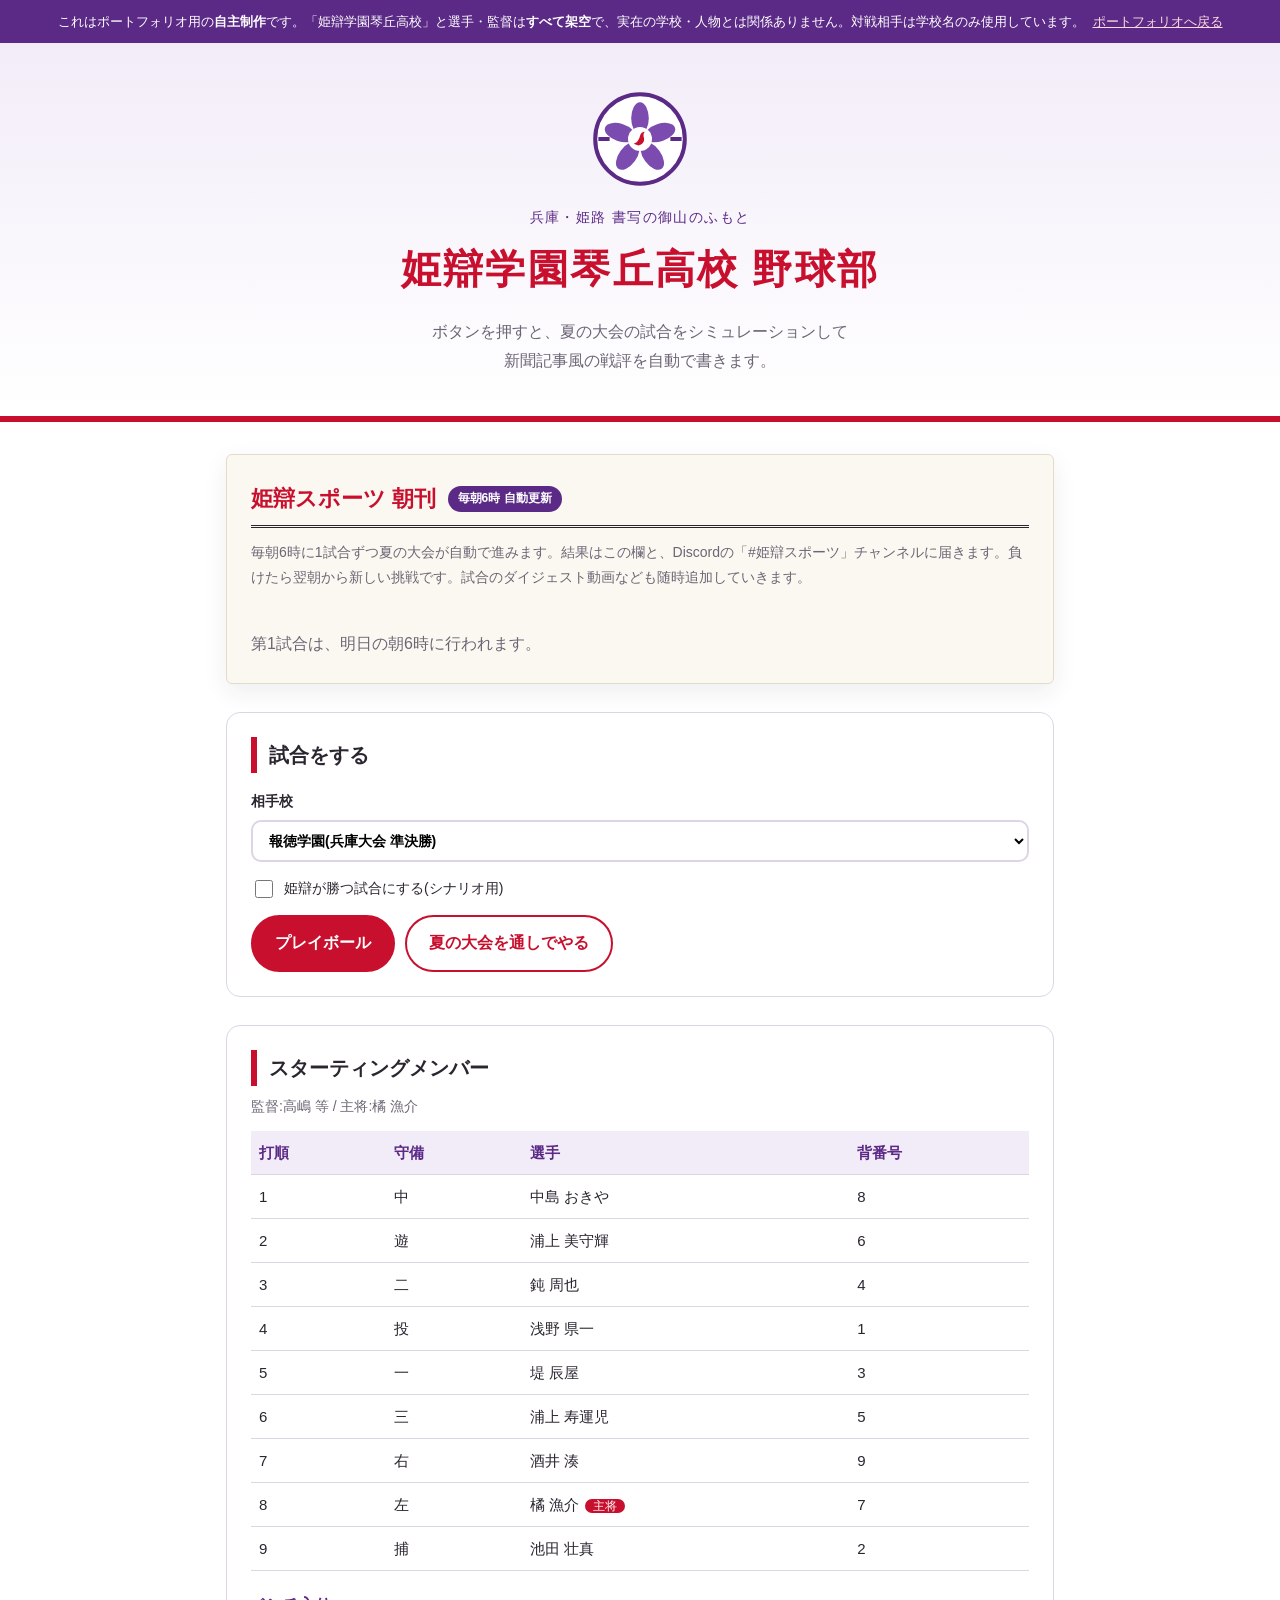
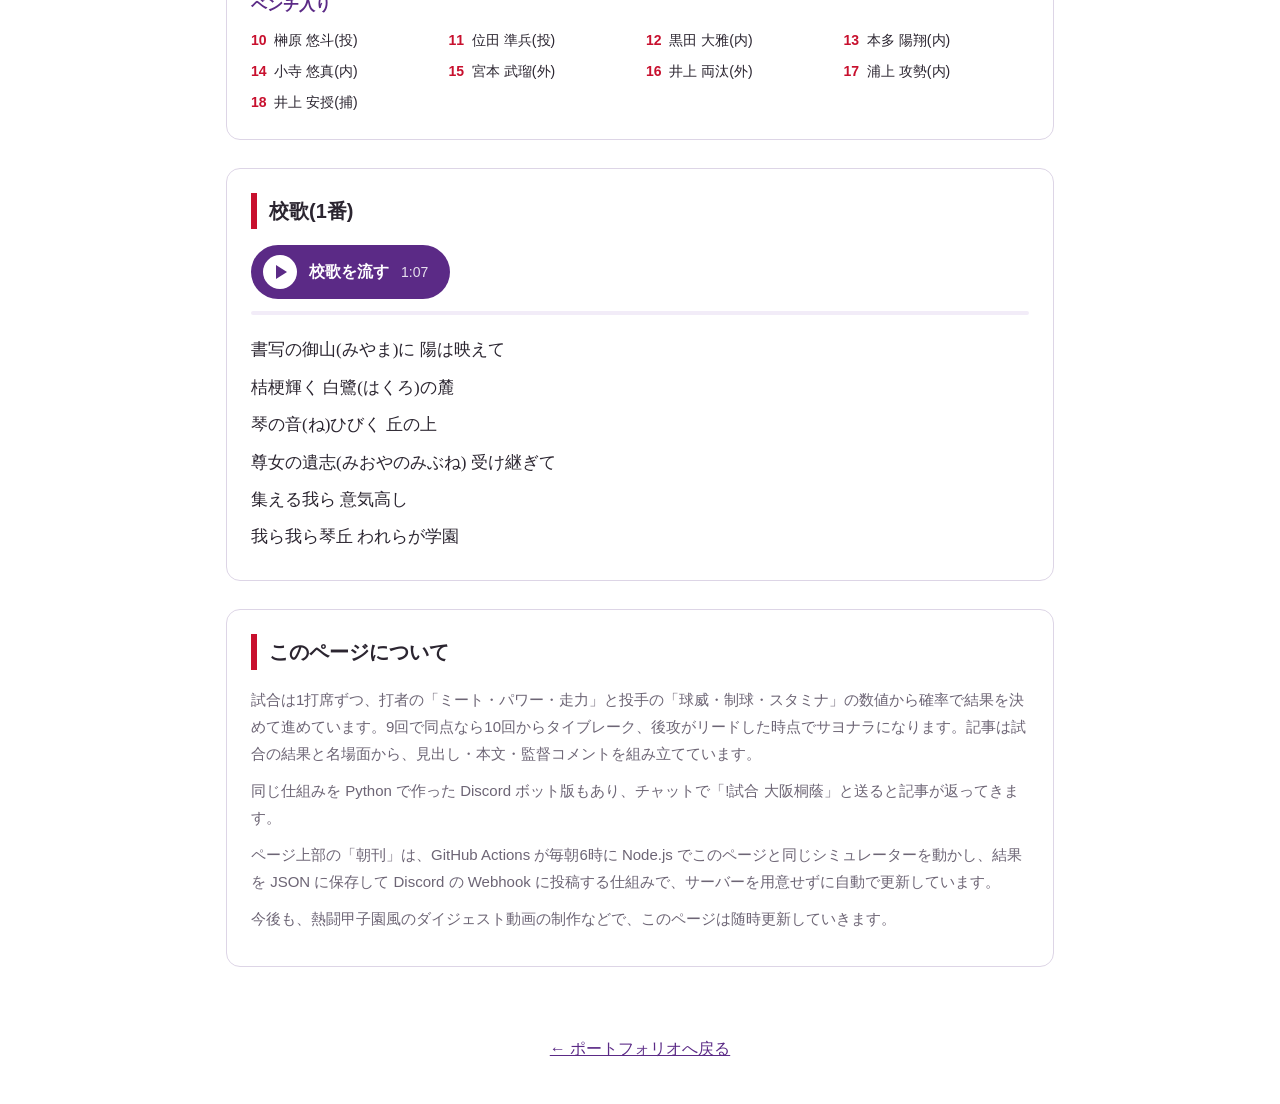
==== commit 307af1d9: "姫辯学園のページと実績カードに、動画制作などで随時更新する旨を追記 Co-Authored-By: Claude Opus 5.5 <noreply@anthropic.com> Claude-Ses" ====
--- a/works/kiben/index.html
+++ b/works/kiben/index.html
@@ -38,7 +38,7 @@
 <main>
   <section class="paper daily" id="daily" aria-labelledby="daily-title">
     <p class="paper-name"><span id="daily-title">姫辯スポーツ 朝刊</span><span class="daily-badge">毎朝6時 自動更新</span></p>
-    <p class="daily-lead">毎朝6時に1試合ずつ夏の大会が自動で進みます。結果はこの欄と、Discordの「#姫辯スポーツ」チャンネルに届きます。負けたら翌朝から新しい挑戦です。</p>
+    <p class="daily-lead">毎朝6時に1試合ずつ夏の大会が自動で進みます。結果はこの欄と、Discordの「#姫辯スポーツ」チャンネルに届きます。負けたら翌朝から新しい挑戦です。試合のダイジェスト動画なども随時追加していきます。</p>
     <div class="daily-stats" id="dailyStats"></div>
     <ol class="daily-road" id="dailyRoad" aria-label="今の挑戦の勝ち上がり"></ol>
     <div id="dailyArticle" hidden>
@@ -120,6 +120,7 @@
     <p>試合は1打席ずつ、打者の「ミート・パワー・走力」と投手の「球威・制球・スタミナ」の数値から確率で結果を決めて進めています。9回で同点なら10回からタイブレーク、後攻がリードした時点でサヨナラになります。記事は試合の結果と名場面から、見出し・本文・監督コメントを組み立てています。</p>
     <p>同じ仕組みを Python で作った Discord ボット版もあり、チャットで「!試合 大阪桐蔭」と送ると記事が返ってきます。</p>
     <p>ページ上部の「朝刊」は、GitHub Actions が毎朝6時に Node.js でこのページと同じシミュレーターを動かし、結果を JSON に保存して Discord の Webhook に投稿する仕組みで、サーバーを用意せずに自動で更新しています。</p>
+    <p>今後も、熱闘甲子園風のダイジェスト動画の制作などで、このページは随時更新していきます。</p>
   </section>
 </main>
 
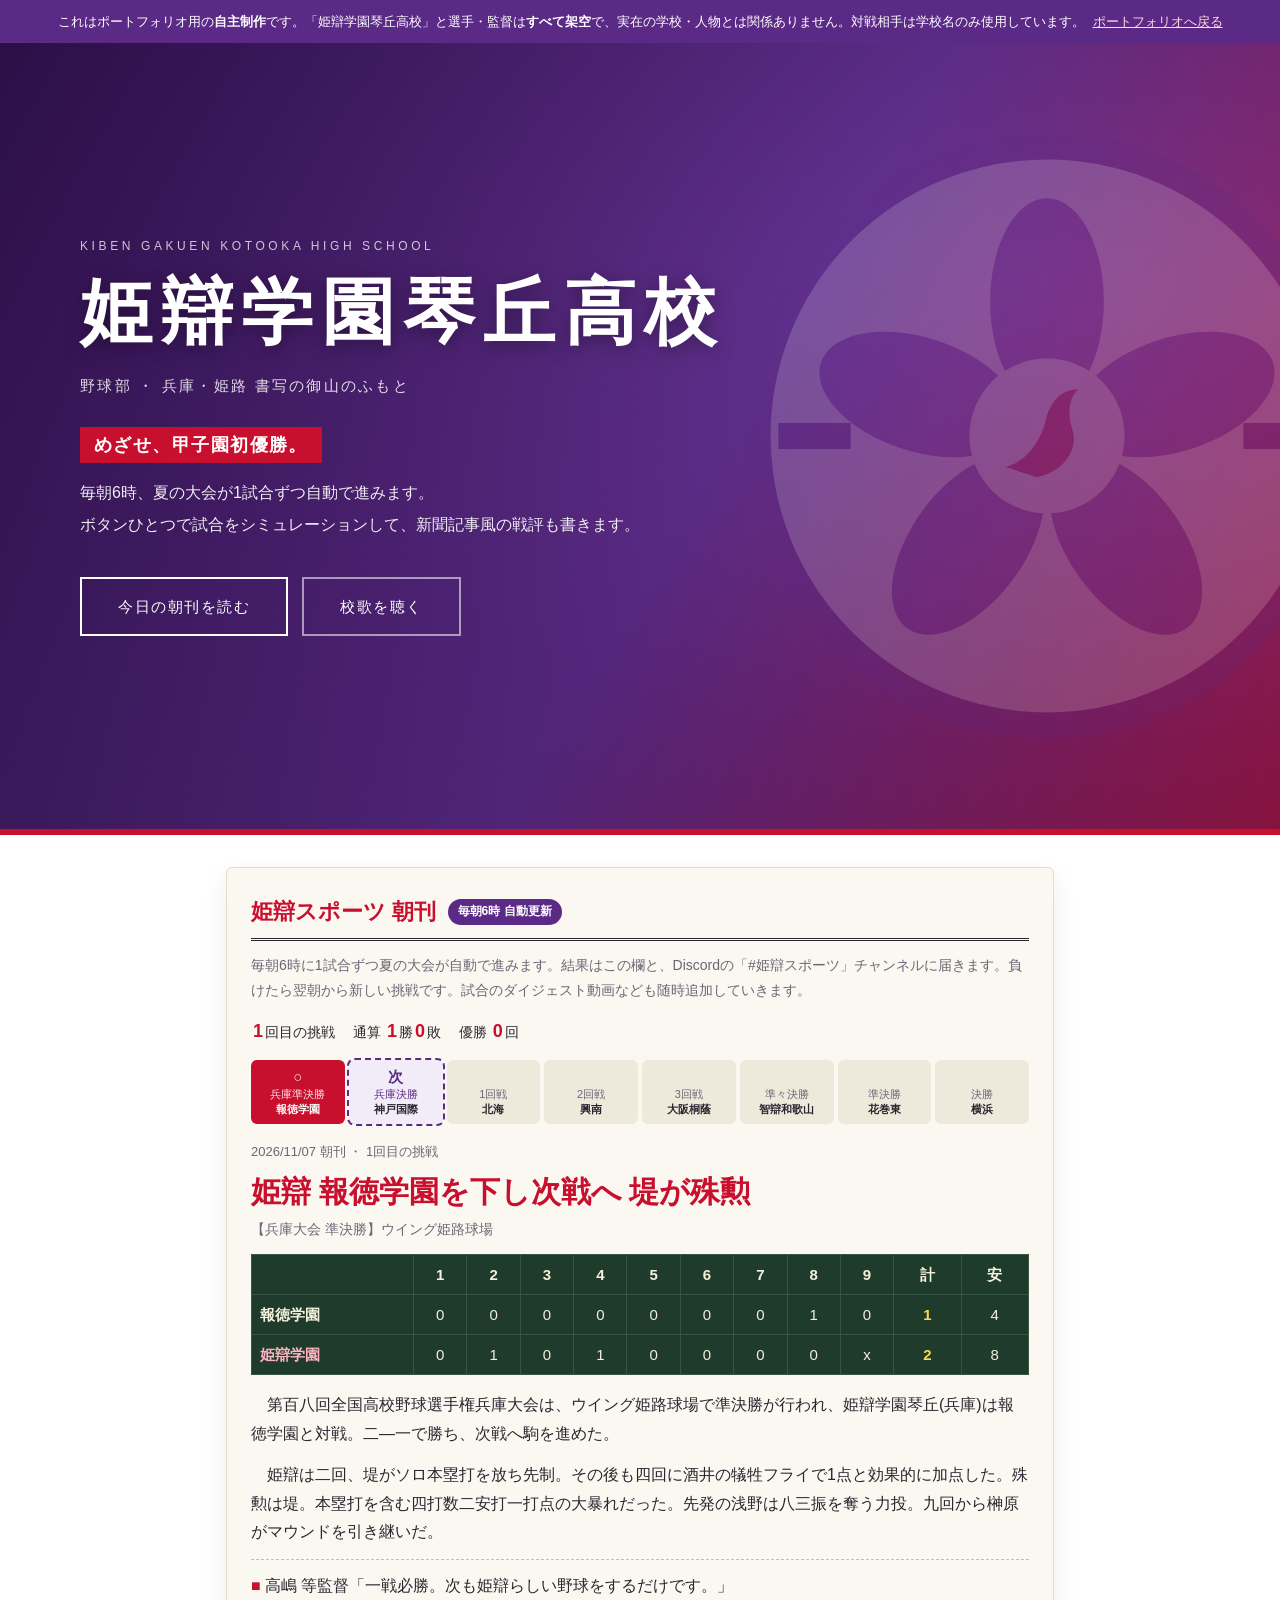
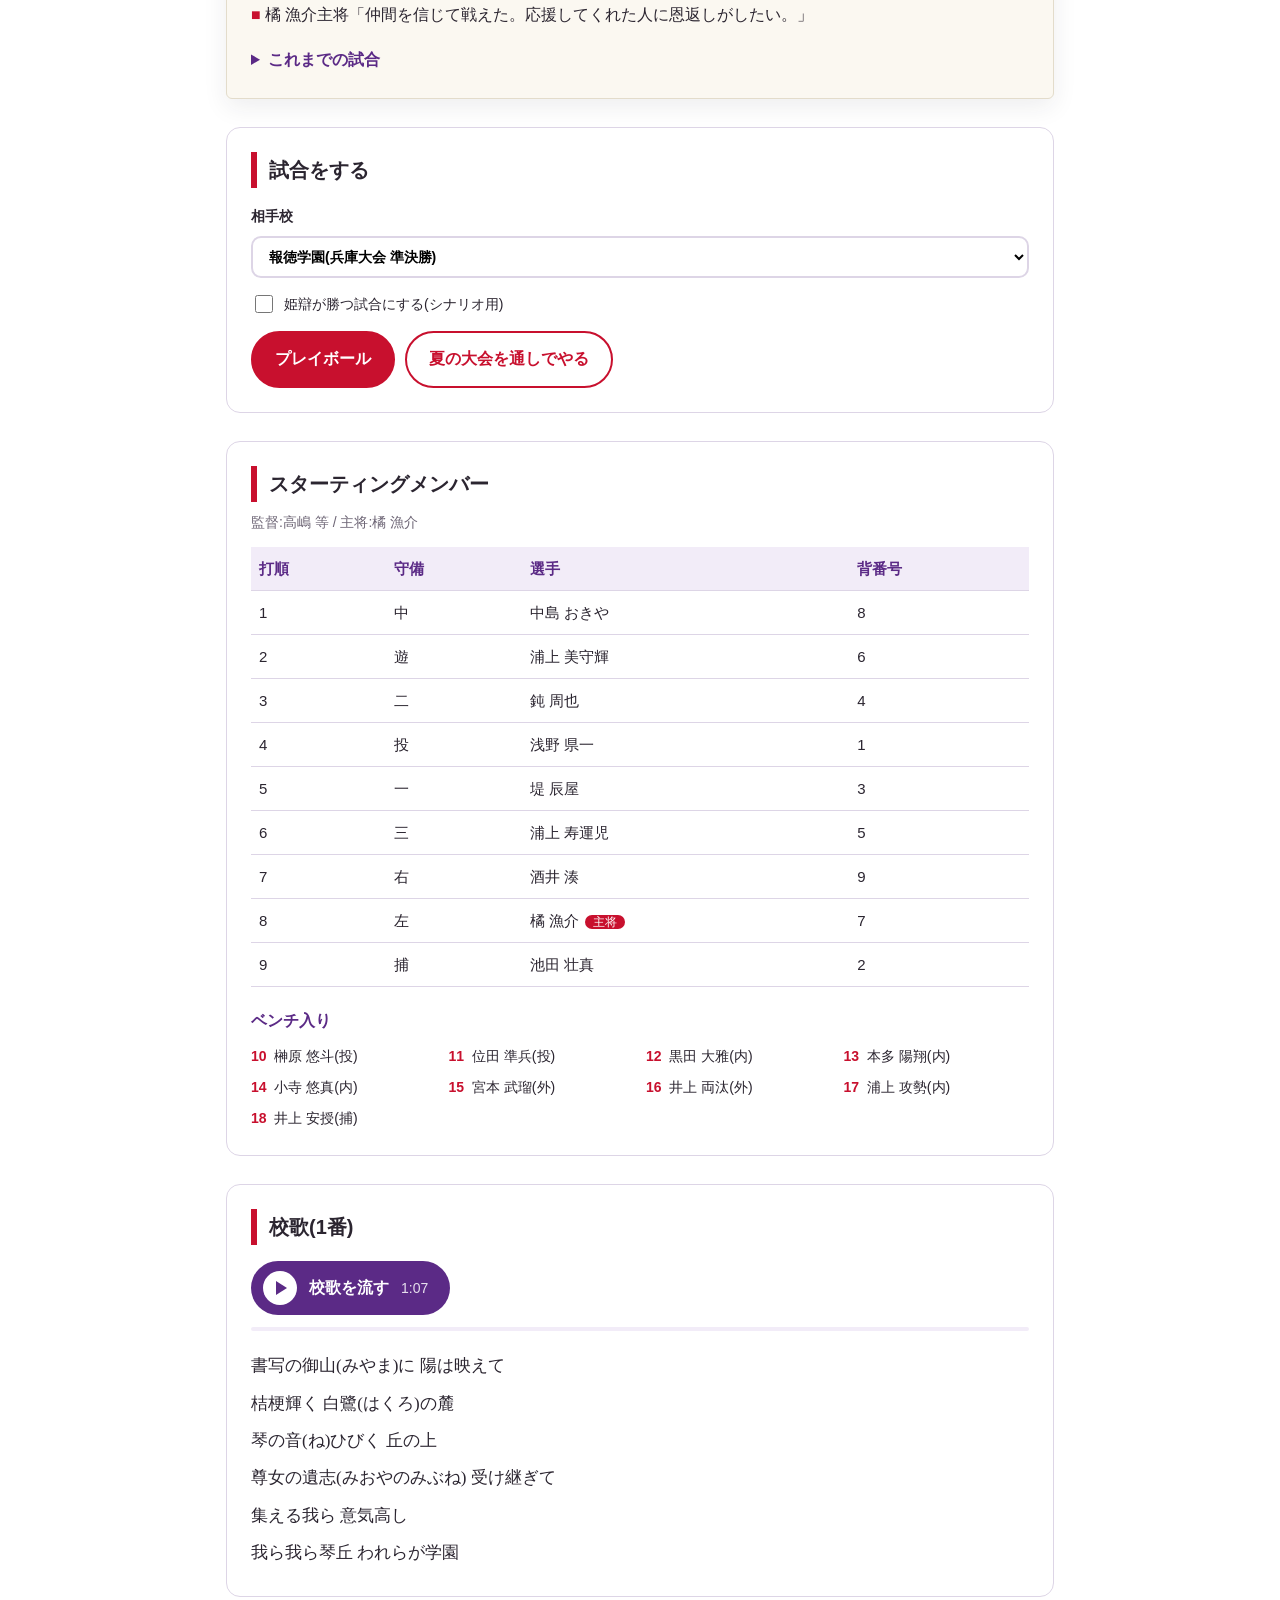
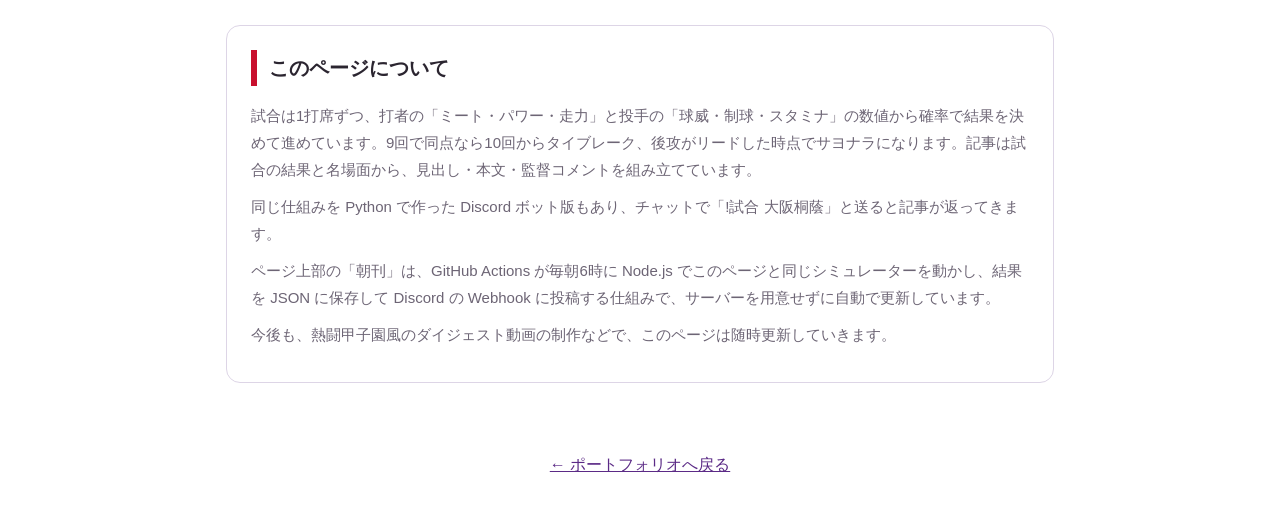
==== commit 3c4c5e8f: "姫辯ページの一番上をトップと同じ見せ方に変更し、トップに姫辯バナーを追加 Co-Authored-By: Claude Opus 5.5 <noreply@anthropic.com> Claude-" ====
--- a/works/kiben/index.html
+++ b/works/kiben/index.html
@@ -15,8 +15,8 @@
 <p class="demo-bar">これはポートフォリオ用の<strong>自主制作</strong>です。「姫辯学園琴丘高校」と選手・監督は<strong>すべて架空</strong>で、実在の学校・人物とは関係ありません。対戦相手は学校名のみ使用しています。<a href="../../index.html#works">ポートフォリオへ戻る</a></p>
 
 <header class="hero">
-  <div class="emblem" aria-hidden="true">
-    <svg viewBox="0 0 120 120" width="96" height="96">
+  <div class="hero-emblem" aria-hidden="true">
+    <svg viewBox="0 0 120 120" >
       <circle cx="60" cy="60" r="56" fill="#fff" stroke="#5b2a86" stroke-width="5"/>
       <g fill="#7b4bb0">
         <ellipse cx="60" cy="34" rx="11" ry="20"/>
@@ -30,9 +30,17 @@
       <path d="M8 60h14M98 60h14" stroke="#5b2a86" stroke-width="5"/>
     </svg>
   </div>
-  <p class="hero-sub">兵庫・姫路 書写の御山のふもと</p>
-  <h1>姫辯学園琴丘高校 野球部</h1>
-  <p class="hero-lead">ボタンを押すと、夏の大会の試合をシミュレーションして<br class="pc">新聞記事風の戦評を自動で書きます。</p>
+  <div class="hero-content">
+    <p class="hero-en">KIBEN GAKUEN KOTOOKA HIGH SCHOOL</p>
+    <h1>姫辯学園<br class="sp">琴丘高校</h1>
+    <p class="hero-sub">野球部 ・ 兵庫・姫路 書写の御山のふもと</p>
+    <p class="hero-catch">めざせ、甲子園初優勝。</p>
+    <p class="hero-lead">毎朝6時、夏の大会が1試合ずつ自動で進みます。<br class="pc">ボタンひとつで試合をシミュレーションして、新聞記事風の戦評も書きます。</p>
+    <div class="hero-buttons">
+      <a href="#daily" class="btn-hero">今日の朝刊を読む</a>
+      <a href="#kouka" class="btn-hero btn-hero-sub">校歌を聴く</a>
+    </div>
+  </div>
 </header>
 
 <main>
--- a/works/kiben/style.css
+++ b/works/kiben/style.css
@@ -29,23 +29,75 @@
 }
 .demo-bar a { color: #ffd9e0; margin-left: 8px; }
 
-/* ---------- ヘッダー ---------- */
+/* ---------- ヘッダー(ポートフォリオのトップと同じ見せ方) ---------- */
+/* 背景写真を入れるときは、下の --hero-img を url("hero.jpg") に変えるだけでよい */
 .hero {
-  padding: 48px 16px 40px;
-  text-align: center;
-  background: linear-gradient(180deg, var(--purple-light), var(--white));
+  --hero-img: none;
+  position: relative;
+  overflow: hidden;
+  min-height: 88vh;
+  display: flex;
+  align-items: center;
+  padding: 64px 80px;
+  color: var(--white);
+  background:
+    linear-gradient(120deg, rgba(43, 14, 70, .88) 0%, rgba(91, 42, 134, .72) 55%, rgba(200, 16, 46, .55) 100%),
+    var(--hero-img) center / cover no-repeat,
+    radial-gradient(ellipse at 80% 30%, #7b4bb0 0%, #3d1a5e 60%, #24103a 100%);
   border-bottom: 6px solid var(--red);
 }
-.emblem { margin-bottom: 8px; }
-.hero-sub { margin: 0; color: var(--purple); font-size: 14px; letter-spacing: .1em; }
+.hero-emblem {
+  position: absolute;
+  right: -6vw;
+  top: 50%;
+  width: min(62vw, 620px);
+  transform: translateY(-50%);
+  opacity: .16;
+  pointer-events: none;
+}
+.hero-emblem svg { display: block; width: 100%; height: auto; }
+.hero-content { position: relative; max-width: 720px; }
+.hero-en {
+  margin: 0 0 10px;
+  font-size: 12px;
+  letter-spacing: .3em;
+  opacity: .75;
+}
 .hero h1 {
-  margin: 4px 0 12px;
-  font-family: "Hiragino Mincho ProN", "Yu Mincho", serif;
-  font-size: clamp(26px, 5vw, 40px);
-  color: var(--red);
-  letter-spacing: .06em;
-}
-.hero-lead { margin: 0; color: var(--muted); }
+  margin: 0 0 14px;
+  font-family: "Hiragino Mincho ProN", "Yu Mincho", serif;
+  font-size: clamp(40px, 7vw, 72px);
+  font-weight: bold;
+  line-height: 1.25;
+  letter-spacing: .12em;
+  text-shadow: 0 4px 18px rgba(0, 0, 0, .35);
+}
+.hero-sub { margin: 0 0 28px; font-size: 15px; letter-spacing: .15em; opacity: .85; }
+.hero-catch {
+  display: inline-block;
+  margin: 0 0 14px;
+  padding: 2px 14px;
+  font-size: 18px;
+  font-weight: bold;
+  letter-spacing: .08em;
+  background: var(--red);
+}
+.hero-lead { margin: 0 0 36px; font-size: 16px; line-height: 2; opacity: .92; }
+.hero-buttons { display: flex; flex-wrap: wrap; gap: 14px; }
+.btn-hero {
+  display: inline-block;
+  padding: 14px 36px;
+  border: 2px solid var(--white);
+  color: var(--white);
+  text-decoration: none;
+  letter-spacing: .1em;
+  font-size: 15px;
+  transition: background .3s, color .3s;
+}
+.btn-hero:hover { background: var(--white); color: var(--purple); }
+.btn-hero-sub { border-color: rgba(255, 255, 255, .55); }
+.sp { display: none; }
+#kouka { scroll-margin-top: 16px; }
 
 main { max-width: 860px; margin: 0 auto; padding: 32px 16px 16px; }
 
@@ -314,8 +366,15 @@
 
 @media (max-width: 600px) {
   main { padding: 20px 12px 8px; }
-  .hero { padding: 32px 16px 28px; }
+  .hero { min-height: 82vh; padding: 48px 20px; justify-content: center; text-align: center; }
+  .hero-emblem { right: 50%; width: 120vw; transform: translate(50%, -50%); opacity: .1; }
+  .hero h1 { font-size: 42px; letter-spacing: .08em; }
+  .sp { display: inline; }
+  .hero-sub { font-size: 13px; letter-spacing: .08em; }
+  .hero-catch { font-size: 16px; }
   .hero-lead { font-size: 14px; }
+  .hero-buttons { flex-direction: column; }
+  .btn-hero { padding: 14px 20px; }
   .panel, .paper { padding: 18px 14px; border-radius: 12px; }
   .pc { display: none; }
   .btn { flex: 1 1 100%; min-height: 52px; font-size: 17px; }
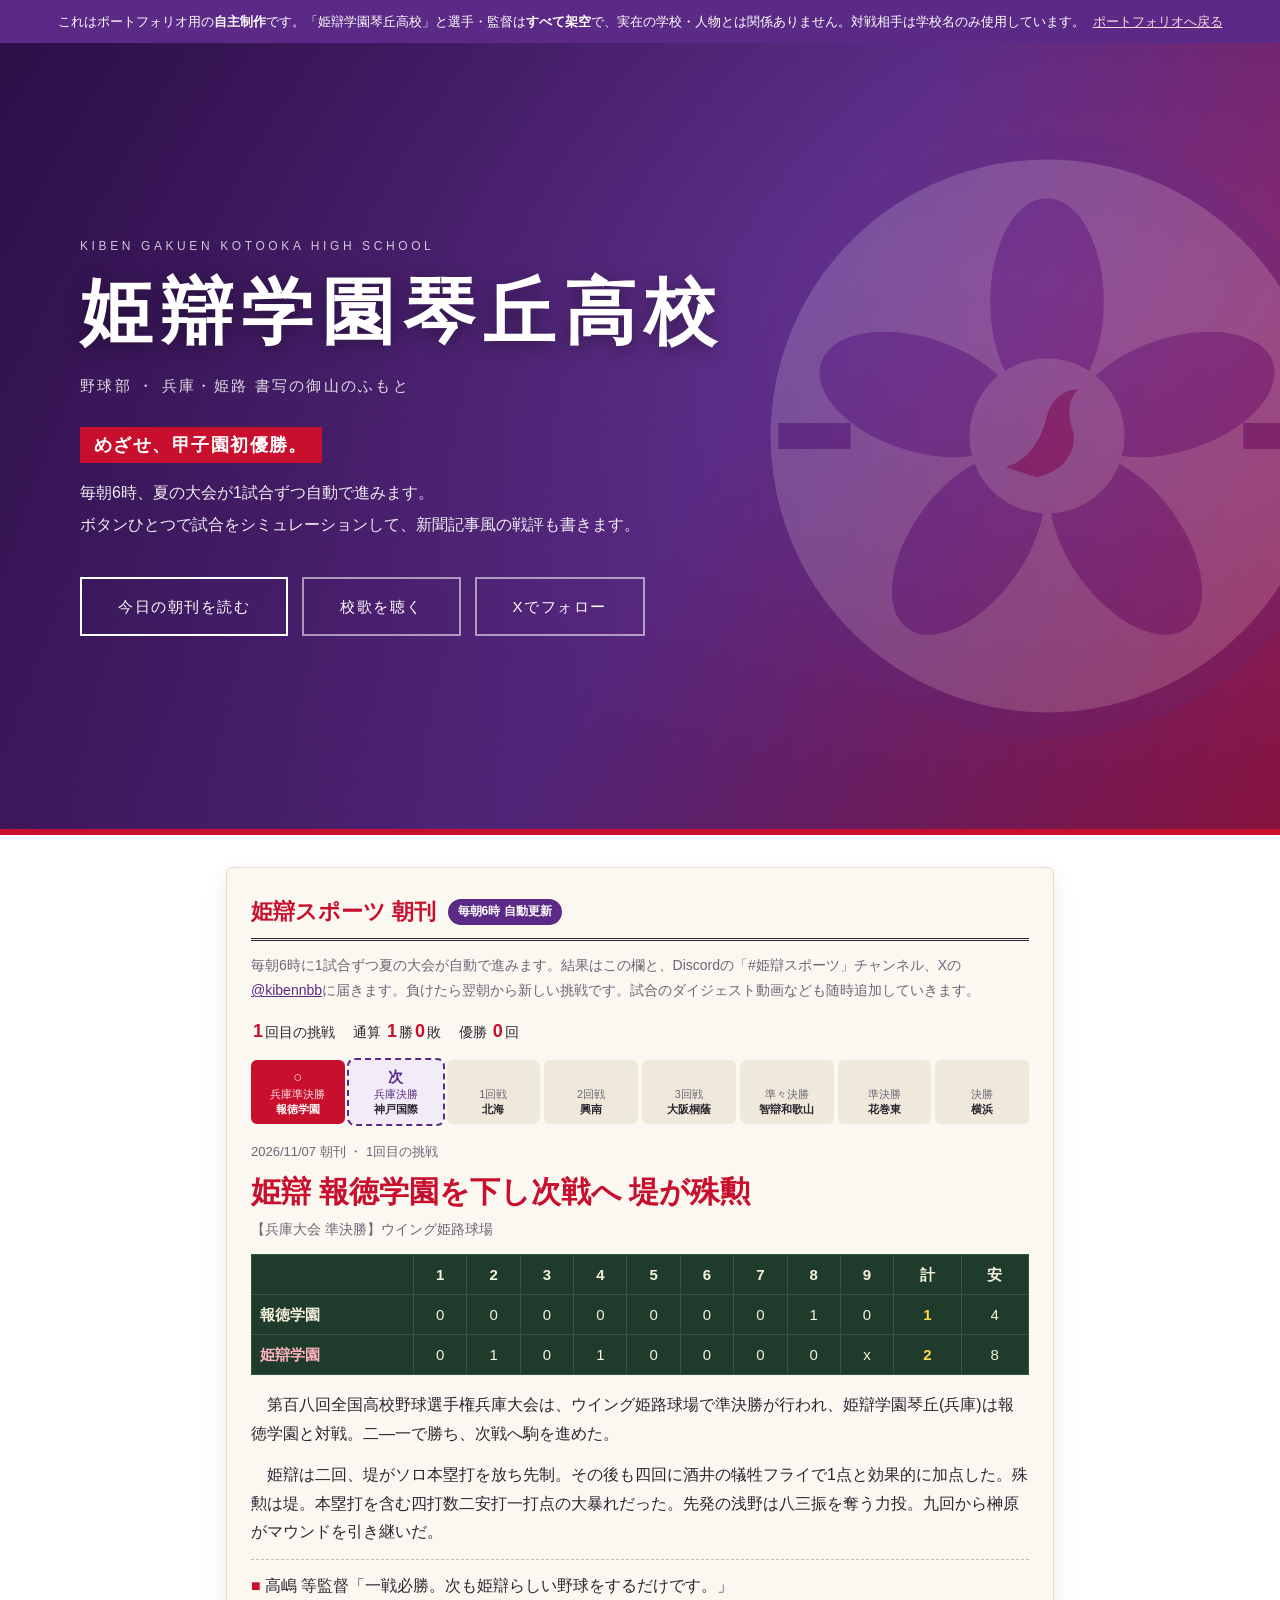
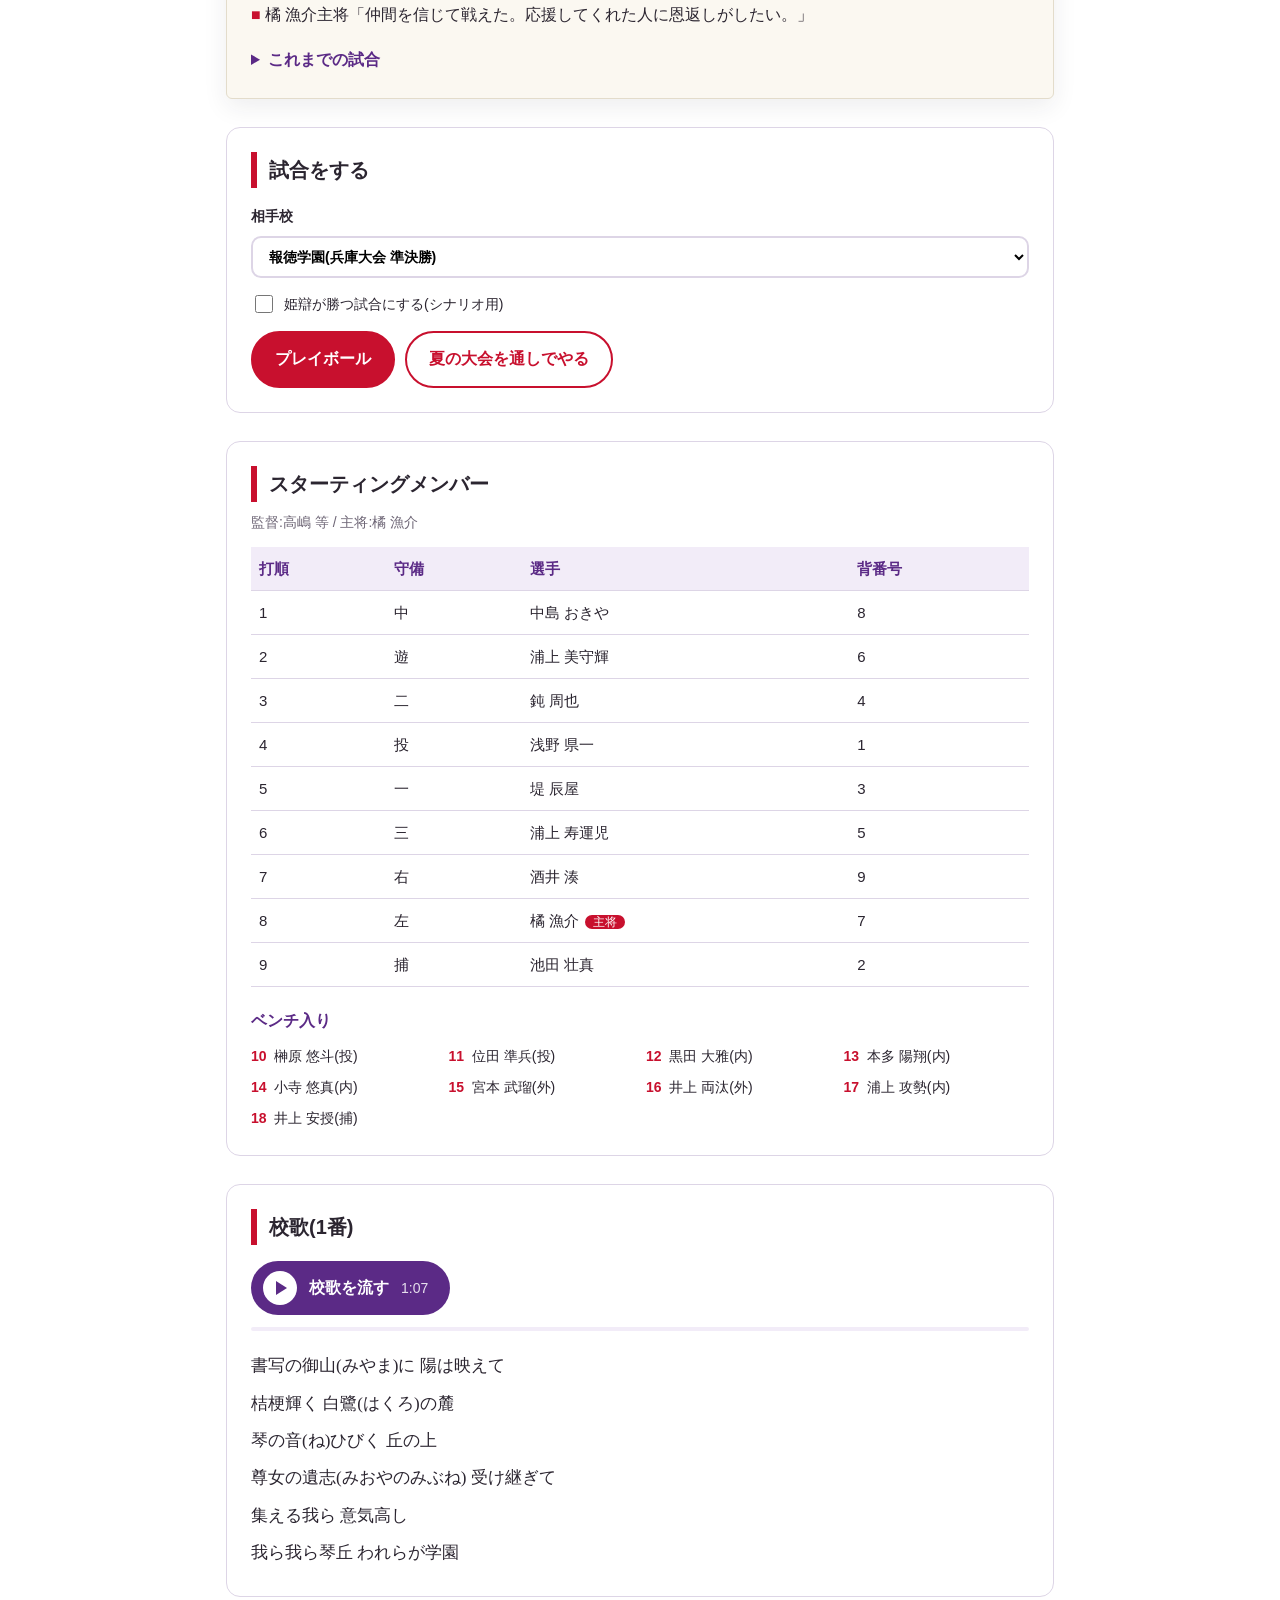
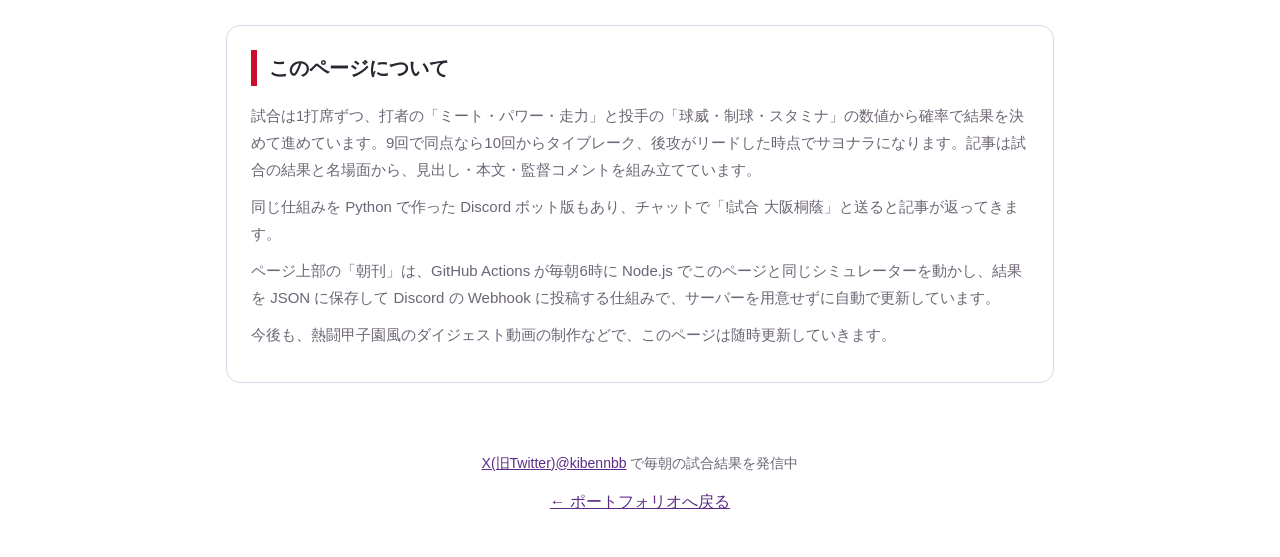
==== commit 2d15b26b: "姫辯ページにXアカウント @kibennbb へのリンクを追加 Co-Authored-By: Claude Opus 5.5 <noreply@anthropic.com> Claude-Sessi" ====
--- a/works/kiben/index.html
+++ b/works/kiben/index.html
@@ -39,6 +39,7 @@
     <div class="hero-buttons">
       <a href="#daily" class="btn-hero">今日の朝刊を読む</a>
       <a href="#kouka" class="btn-hero btn-hero-sub">校歌を聴く</a>
+      <a href="https://x.com/kibennbb" class="btn-hero btn-hero-sub" target="_blank" rel="noopener">Xでフォロー</a>
     </div>
   </div>
 </header>
@@ -46,7 +47,7 @@
 <main>
   <section class="paper daily" id="daily" aria-labelledby="daily-title">
     <p class="paper-name"><span id="daily-title">姫辯スポーツ 朝刊</span><span class="daily-badge">毎朝6時 自動更新</span></p>
-    <p class="daily-lead">毎朝6時に1試合ずつ夏の大会が自動で進みます。結果はこの欄と、Discordの「#姫辯スポーツ」チャンネルに届きます。負けたら翌朝から新しい挑戦です。試合のダイジェスト動画なども随時追加していきます。</p>
+    <p class="daily-lead">毎朝6時に1試合ずつ夏の大会が自動で進みます。結果はこの欄と、Discordの「#姫辯スポーツ」チャンネル、Xの<a href="https://x.com/kibennbb" target="_blank" rel="noopener">@kibennbb</a>に届きます。負けたら翌朝から新しい挑戦です。試合のダイジェスト動画なども随時追加していきます。</p>
     <div class="daily-stats" id="dailyStats"></div>
     <ol class="daily-road" id="dailyRoad" aria-label="今の挑戦の勝ち上がり"></ol>
     <div id="dailyArticle" hidden>
@@ -133,6 +134,7 @@
 </main>
 
 <footer class="footer">
+  <p class="footer-x"><a href="https://x.com/kibennbb" target="_blank" rel="noopener">X(旧Twitter)@kibennbb</a> で毎朝の試合結果を発信中</p>
   <a href="../../index.html#works">← ポートフォリオへ戻る</a>
 </footer>
 
--- a/works/kiben/style.css
+++ b/works/kiben/style.css
@@ -363,6 +363,8 @@
 
 .footer { padding: 24px 16px 40px; text-align: center; }
 .footer a { color: var(--purple); }
+.footer-x { margin: 0 0 12px; font-size: 14px; color: var(--muted); }
+.daily-lead a { color: var(--purple); }
 
 @media (max-width: 600px) {
   main { padding: 20px 12px 8px; }
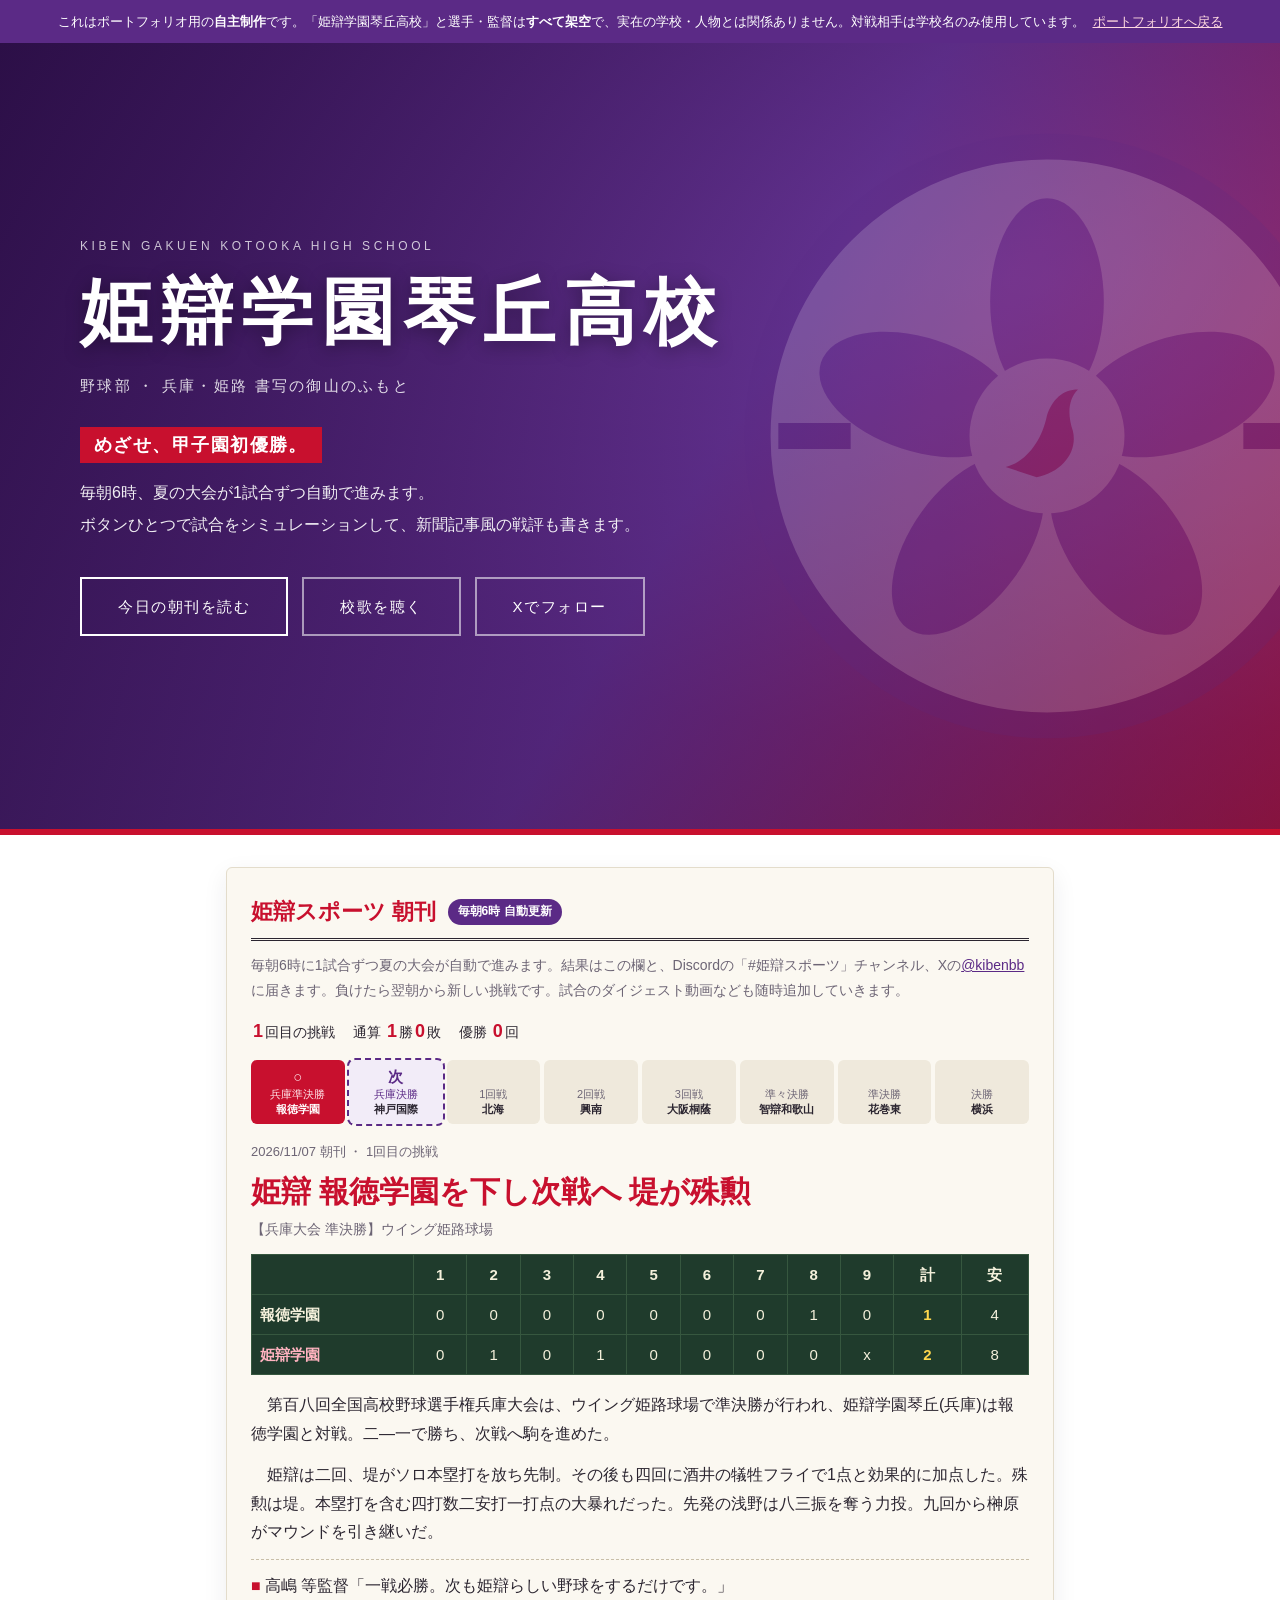
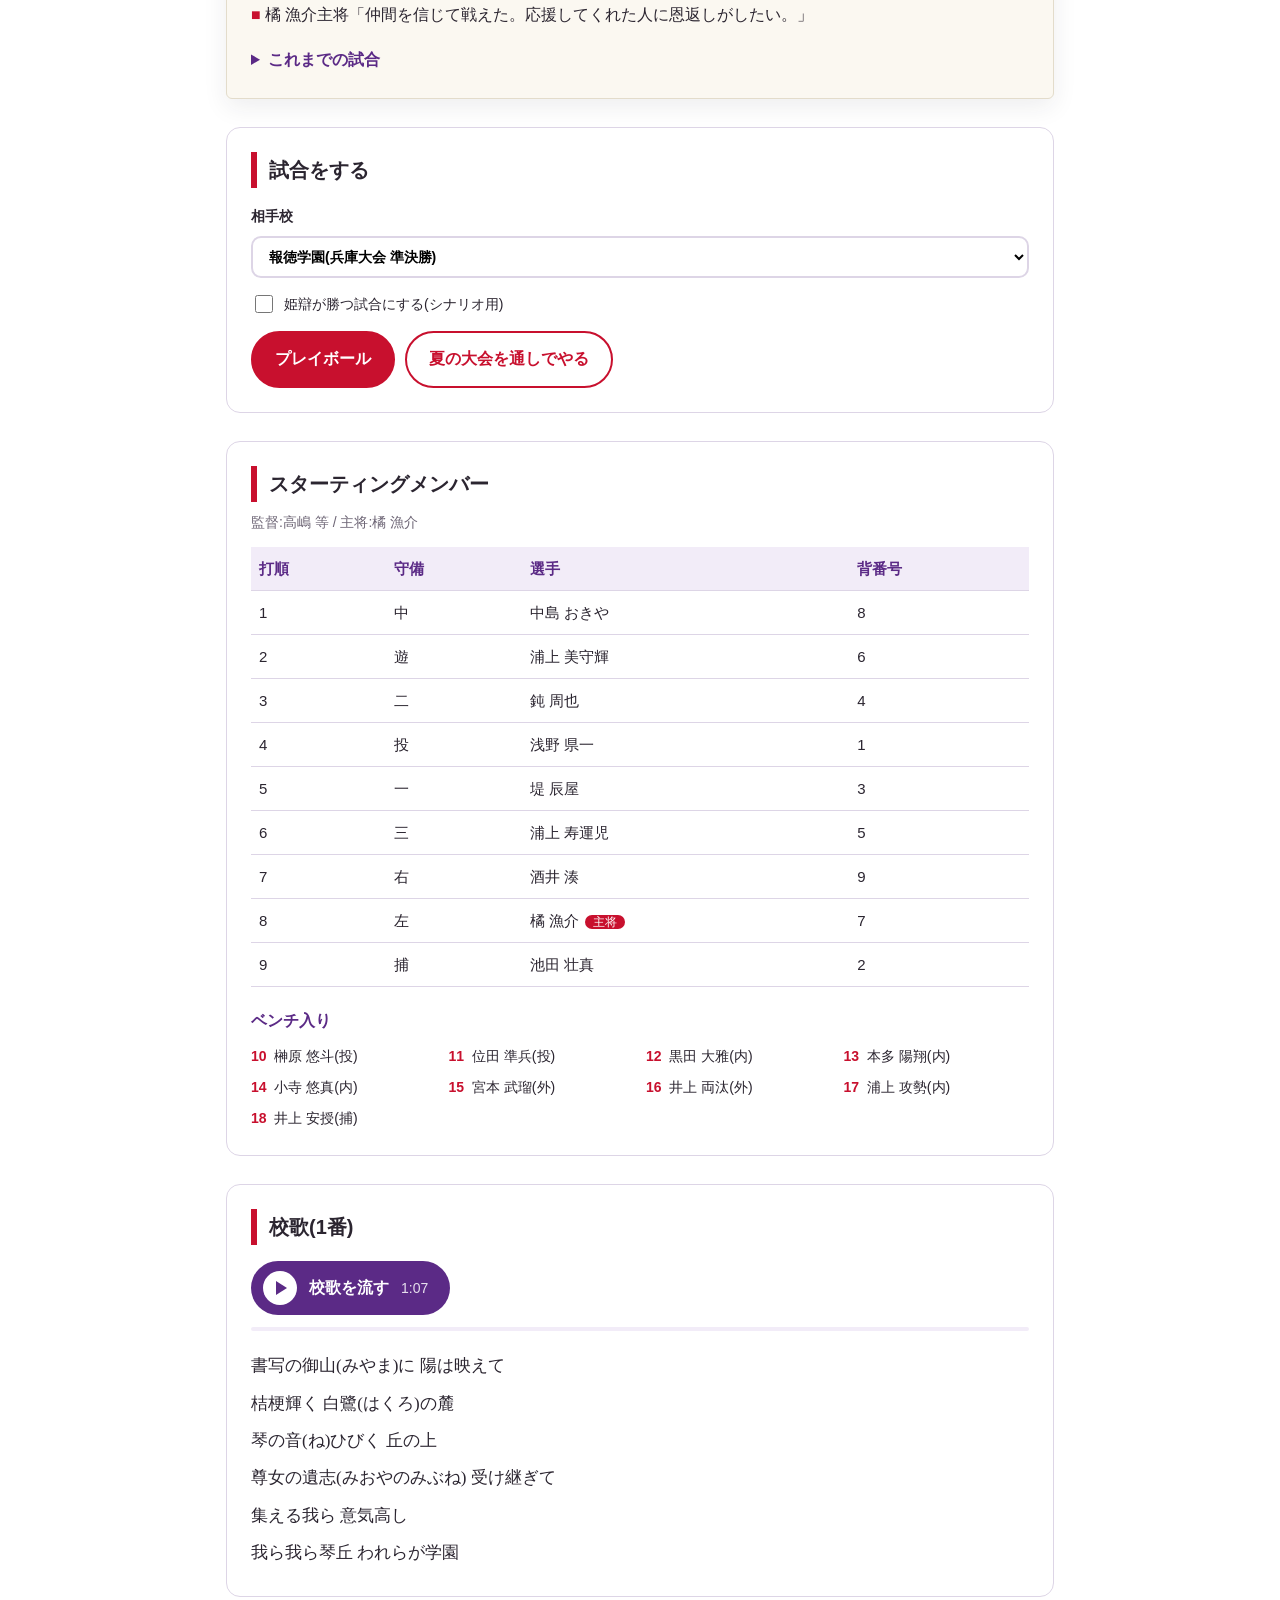
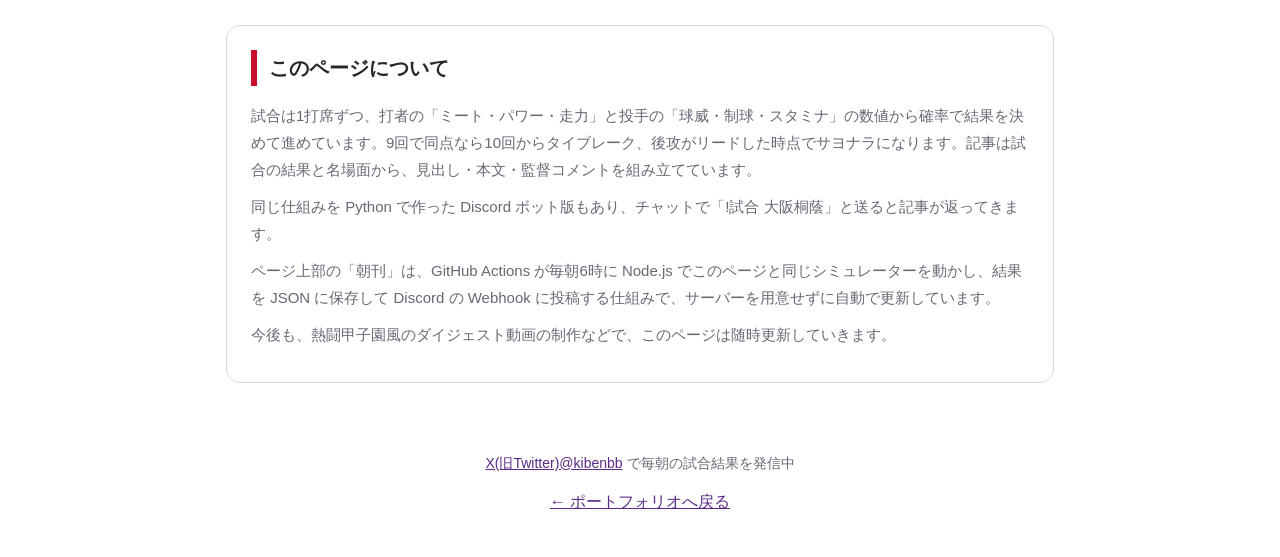
==== commit 3a7ad4dc: "姫辯ページのXアカウントを @kibenbb に修正 Co-Authored-By: Claude Opus 5.5 <noreply@anthropic.com> Claude-Session: h" ====
--- a/works/kiben/index.html
+++ b/works/kiben/index.html
@@ -39,7 +39,7 @@
     <div class="hero-buttons">
       <a href="#daily" class="btn-hero">今日の朝刊を読む</a>
       <a href="#kouka" class="btn-hero btn-hero-sub">校歌を聴く</a>
-      <a href="https://x.com/kibennbb" class="btn-hero btn-hero-sub" target="_blank" rel="noopener">Xでフォロー</a>
+      <a href="https://x.com/kibenbb" class="btn-hero btn-hero-sub" target="_blank" rel="noopener">Xでフォロー</a>
     </div>
   </div>
 </header>
@@ -47,7 +47,7 @@
 <main>
   <section class="paper daily" id="daily" aria-labelledby="daily-title">
     <p class="paper-name"><span id="daily-title">姫辯スポーツ 朝刊</span><span class="daily-badge">毎朝6時 自動更新</span></p>
-    <p class="daily-lead">毎朝6時に1試合ずつ夏の大会が自動で進みます。結果はこの欄と、Discordの「#姫辯スポーツ」チャンネル、Xの<a href="https://x.com/kibennbb" target="_blank" rel="noopener">@kibennbb</a>に届きます。負けたら翌朝から新しい挑戦です。試合のダイジェスト動画なども随時追加していきます。</p>
+    <p class="daily-lead">毎朝6時に1試合ずつ夏の大会が自動で進みます。結果はこの欄と、Discordの「#姫辯スポーツ」チャンネル、Xの<a href="https://x.com/kibenbb" target="_blank" rel="noopener">@kibenbb</a>に届きます。負けたら翌朝から新しい挑戦です。試合のダイジェスト動画なども随時追加していきます。</p>
     <div class="daily-stats" id="dailyStats"></div>
     <ol class="daily-road" id="dailyRoad" aria-label="今の挑戦の勝ち上がり"></ol>
     <div id="dailyArticle" hidden>
@@ -134,7 +134,7 @@
 </main>
 
 <footer class="footer">
-  <p class="footer-x"><a href="https://x.com/kibennbb" target="_blank" rel="noopener">X(旧Twitter)@kibennbb</a> で毎朝の試合結果を発信中</p>
+  <p class="footer-x"><a href="https://x.com/kibenbb" target="_blank" rel="noopener">X(旧Twitter)@kibenbb</a> で毎朝の試合結果を発信中</p>
   <a href="../../index.html#works">← ポートフォリオへ戻る</a>
 </footer>
 
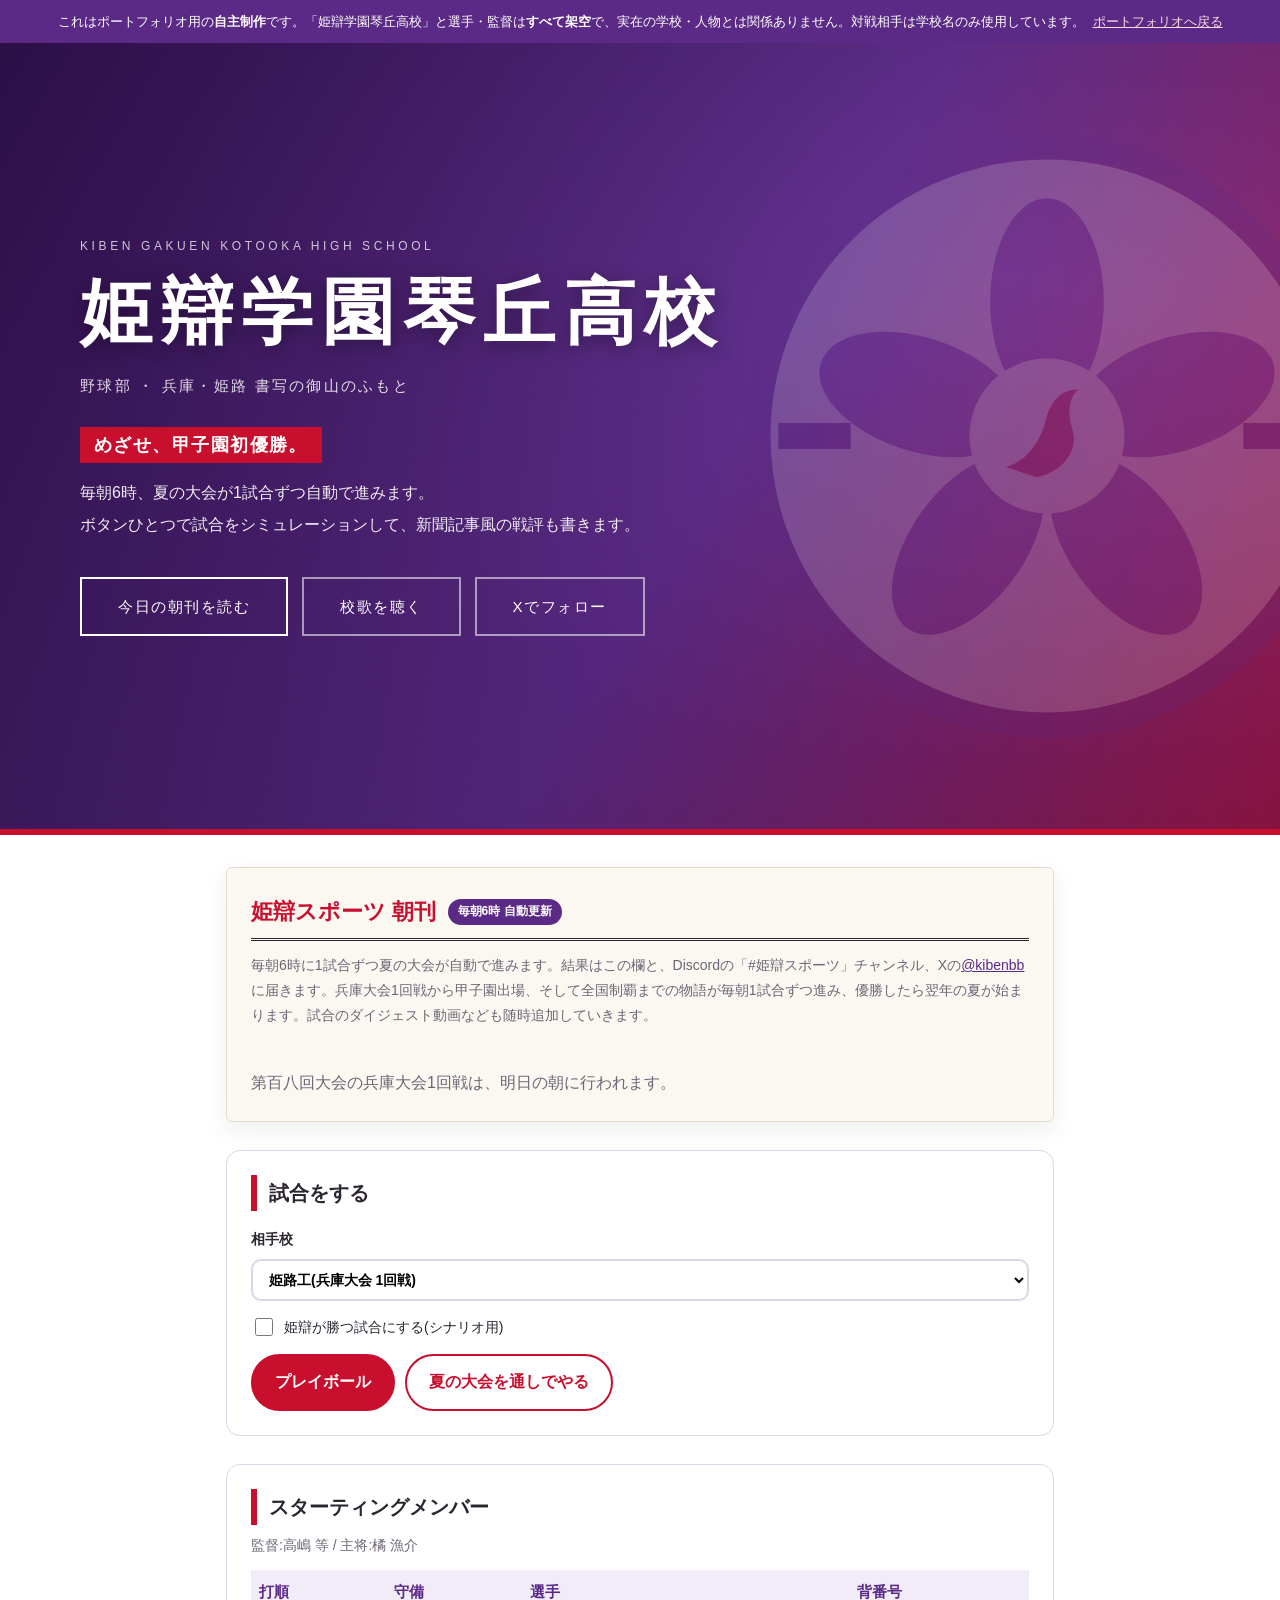
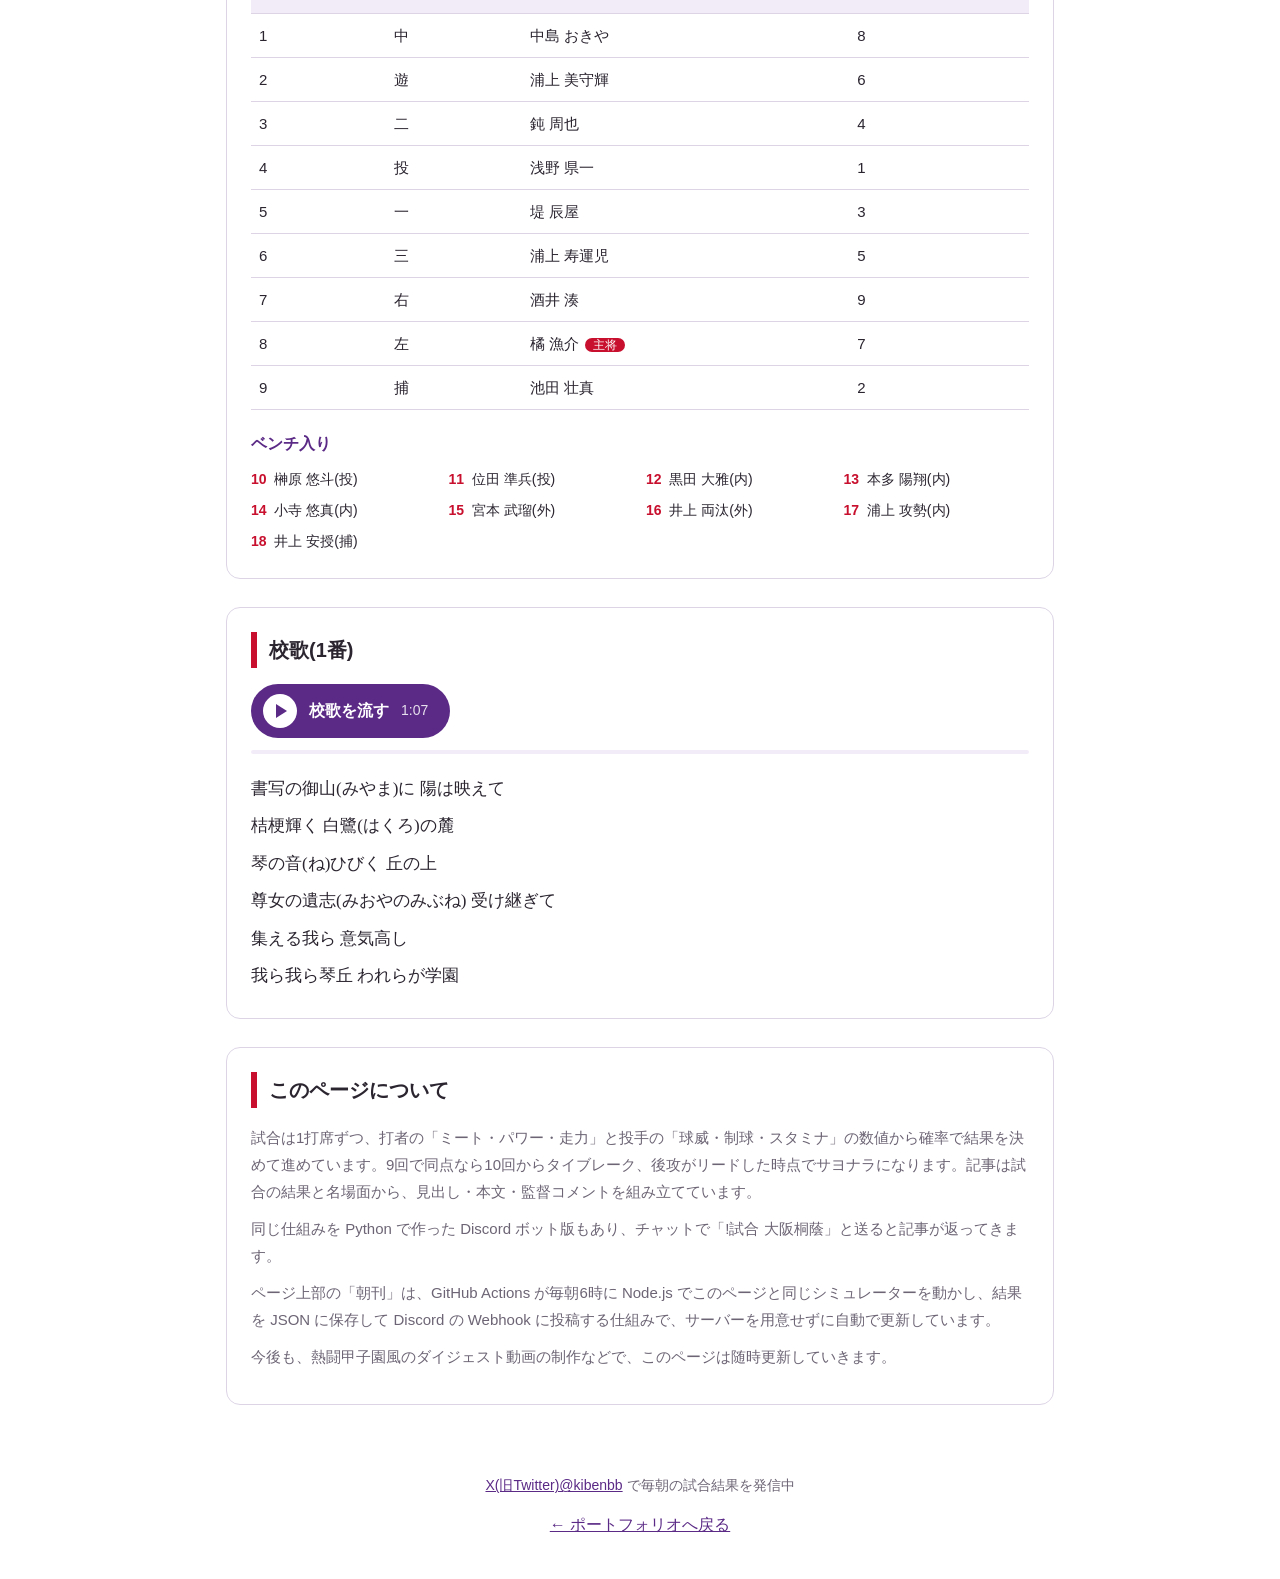
==== commit cb9fe3f8: "姫辯: 兵庫大会1回戦→甲子園出場→全国制覇の物語に変更(必ず勝つ・優勝後は翌年の夏へ)、記録をリセット Co-Authored-By: Claude Opus 5.5 <noreply@anthro" ====
--- a/works/kiben/index.html
+++ b/works/kiben/index.html
@@ -47,9 +47,9 @@
 <main>
   <section class="paper daily" id="daily" aria-labelledby="daily-title">
     <p class="paper-name"><span id="daily-title">姫辯スポーツ 朝刊</span><span class="daily-badge">毎朝6時 自動更新</span></p>
-    <p class="daily-lead">毎朝6時に1試合ずつ夏の大会が自動で進みます。結果はこの欄と、Discordの「#姫辯スポーツ」チャンネル、Xの<a href="https://x.com/kibenbb" target="_blank" rel="noopener">@kibenbb</a>に届きます。負けたら翌朝から新しい挑戦です。試合のダイジェスト動画なども随時追加していきます。</p>
+    <p class="daily-lead">毎朝6時に1試合ずつ夏の大会が自動で進みます。結果はこの欄と、Discordの「#姫辯スポーツ」チャンネル、Xの<a href="https://x.com/kibenbb" target="_blank" rel="noopener">@kibenbb</a>に届きます。兵庫大会1回戦から甲子園出場、そして全国制覇までの物語が毎朝1試合ずつ進み、優勝したら翌年の夏が始まります。試合のダイジェスト動画なども随時追加していきます。</p>
     <div class="daily-stats" id="dailyStats"></div>
-    <ol class="daily-road" id="dailyRoad" aria-label="今の挑戦の勝ち上がり"></ol>
+    <ol class="daily-road" id="dailyRoad" aria-label="今大会の勝ち上がり"></ol>
     <div id="dailyArticle" hidden>
       <p class="daily-date" id="dailyDate"></p>
       <h2 class="paper-headline" id="dailyHeadline"></h2>
@@ -58,7 +58,7 @@
       <div class="paper-body" id="dailyBody"></div>
       <ul class="paper-comments" id="dailyComments"></ul>
     </div>
-    <p class="daily-empty" id="dailyEmpty" hidden>第1試合は、明日の朝6時に行われます。</p>
+    <p class="daily-empty" id="dailyEmpty" hidden>第百八回大会の兵庫大会1回戦は、明日の朝に行われます。</p>
     <details class="daily-history" id="dailyHistoryWrap" hidden>
       <summary>これまでの試合</summary>
       <ol class="t-list" id="dailyHistory"></ol>
@@ -226,7 +226,7 @@
     const last = games[games.length - 1];
     const wins = games.filter(g => g.won).length;
     $("dailyStats").innerHTML =
-      `<span><b>${data.challenge}</b>回目の挑戦</span>` +
+      `<span>第<b>${K.num(107 + data.challenge)}</b>回大会</span>` +
       `<span>通算 <b>${wins}</b>勝<b>${games.length - wins}</b>敗</span>` +
       `<span>優勝 <b>${data.titles || 0}</b>回</span>`;
 
@@ -236,12 +236,12 @@
       const g = cur.find(x => x.round === i);
       const cls = g ? (g.won ? "win" : "lose") : (i === (last.won ? last.round + 1 : -1) ? "next" : "");
       const mark = g ? (g.won ? "○" : "●") : (cls === "next" ? "次" : "");
-      const stage = K.OPPONENTS[opp][2].replace("兵庫大会 ", "兵庫").replace("甲子園 ", "");
+      const stage = K.OPPONENTS[opp][2].replace("兵庫大会 ", "兵庫").replace("甲子園 ", "甲子園");
       return `<li class="${cls}"><span class="road-mark">${mark}</span><span class="road-stage">${esc(stage)}</span><span class="road-opp">${esc(K.SHORT_NAMES[opp] || opp)}</span></li>`;
     }).join("");
 
     // 最新の記事
-    $("dailyDate").textContent = `${last.date.replace(/-/g, "/")} 朝刊 ・ ${last.challenge}回目の挑戦`;
+    $("dailyDate").textContent = `${last.date.replace(/-/g, "/")} 朝刊 ・ 第${K.num(107 + last.challenge)}回大会`;
     $("dailyHeadline").textContent = last.headline;
     $("dailyStage").textContent = `【${last.stage}】${last.stadium}`;
     $("dailyScoreboard").innerHTML = scoreboard(last);
